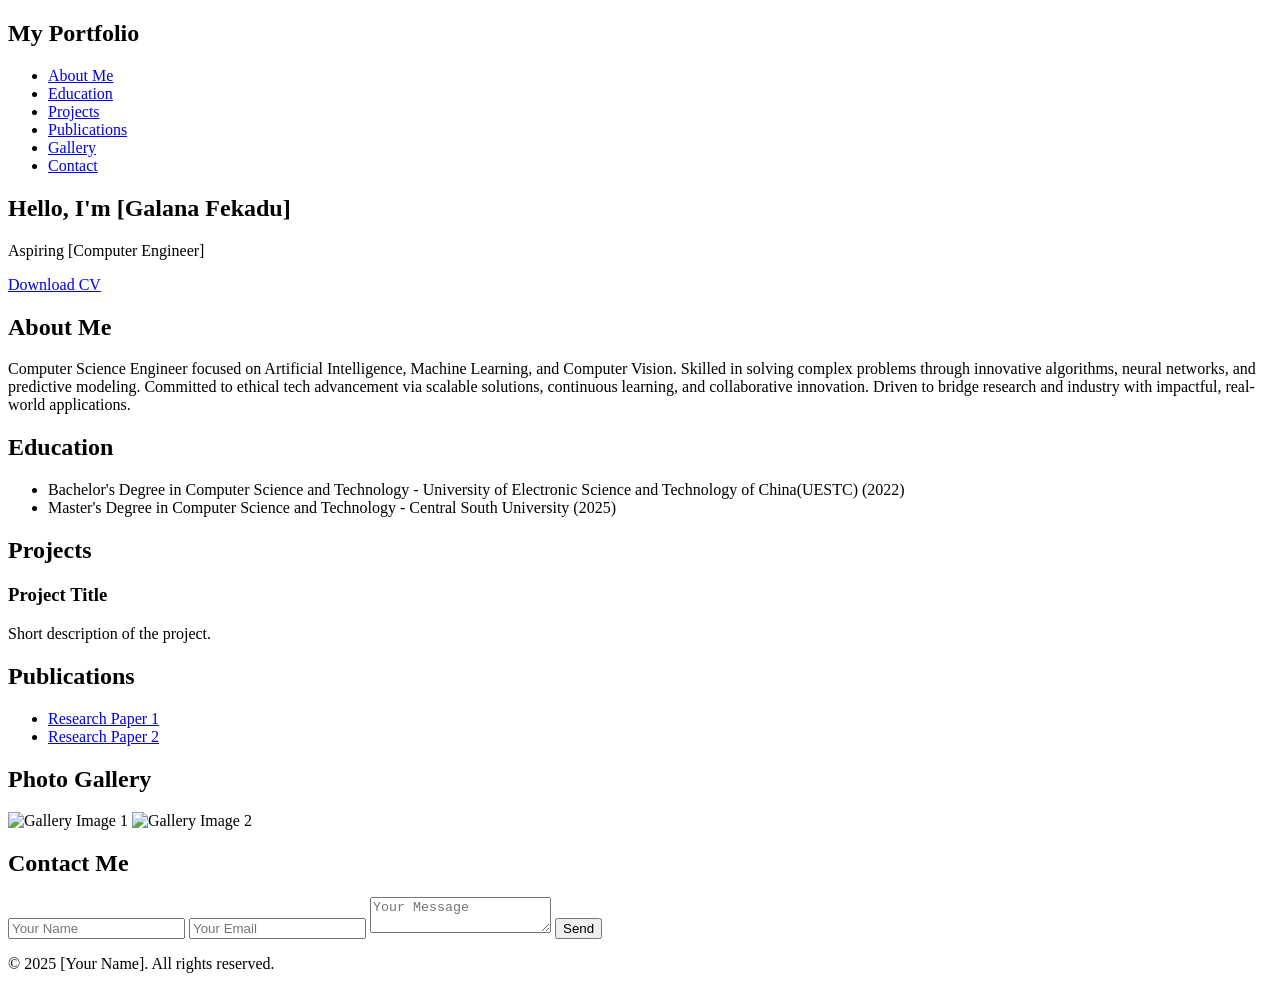
==== index.html @ bb3c05a4 "Create index.html" ====
<!DOCTYPE html>
<html lang="en">
<head>
    <meta charset="UTF-8">
    <meta name="viewport" content="width=device-width, initial-scale=1.0">
    <title>Galana Fekadu</title>
    <link rel="stylesheet" href="style.css">
</head>
<body>
    <!-- Navigation -->
    <header>
        <nav>
            <h1>My Portfolio</h1>
            <ul>
                <li><a href="#about">About Me</a></li>
                <li><a href="#education">Education</a></li>
                <li><a href="#projects">Projects</a></li>
                <li><a href="#publications">Publications</a></li>
                <li><a href="#gallery">Gallery</a></li>
                <li><a href="#contact">Contact</a></li>
            </ul>
        </nav>
    </header>

    <!-- Hero Section -->
    <section id="hero">
        <h2>Hello, I'm [Galana Fekadu]</h2>
        <p>Aspiring [Computer Engineer]</p>
        <a href="cv.pdf" download class="btn">Download CV</a>
    </section>

    <!-- About Me -->
    <section id="about" class="fade-in">
        <h2>About Me</h2>
        <p>Computer Science Engineer focused on Artificial Intelligence, Machine Learning, and Computer Vision. Skilled in solving complex problems through innovative algorithms, neural networks, and predictive modeling. Committed to ethical tech advancement via scalable solutions, continuous learning, and collaborative innovation. Driven to bridge research and industry with impactful, real-world applications.</p>
    </section>

    <!-- Education -->
    <section id="education">
        <h2>Education</h2>
        <ul>
            <li>Bachelor's Degree in Computer Science and Technology - University of Electronic Science and Technology of China(UESTC) (2022)</li>
            <li>Master's Degree in Computer Science and Technology - Central South University (2025)</li>
        </ul>
    </section>

    <!-- Projects -->
    <section id="projects">
        <h2>Projects</h2>
        <div class="project">
            <h3>Project Title</h3>
            <p>Short description of the project.</p>
        </div>
    </section>

    <!-- Publications -->
    <section id="publications">
        <h2>Publications</h2>
        <ul>
            <li><a href="paper1.pdf" target="_blank">Research Paper 1</a></li>
            <li><a href="paper2.pdf" target="_blank">Research Paper 2</a></li>
        </ul>
    </section>

    <!-- Photo Gallery -->
    <section id="gallery">
        <h2>Photo Gallery</h2>
        <div class="gallery-container">
            <img src="images/photo1.jpg" alt="Gallery Image 1">
            <img src="images/photo2.jpg" alt="Gallery Image 2">
        </div>
    </section>

    <!-- Contact -->
    <section id="contact">
        <h2>Contact Me</h2>
        <form>
            <input type="text" placeholder="Your Name" required>
            <input type="email" placeholder="Your Email" required>
            <textarea placeholder="Your Message"></textarea>
            <button type="submit">Send</button>
        </form>
    </section>

    <footer>
        <p>© 2025 [Your Name]. All rights reserved.</p>
    </footer>
<script src="script.js"></script>
</body>
</html>
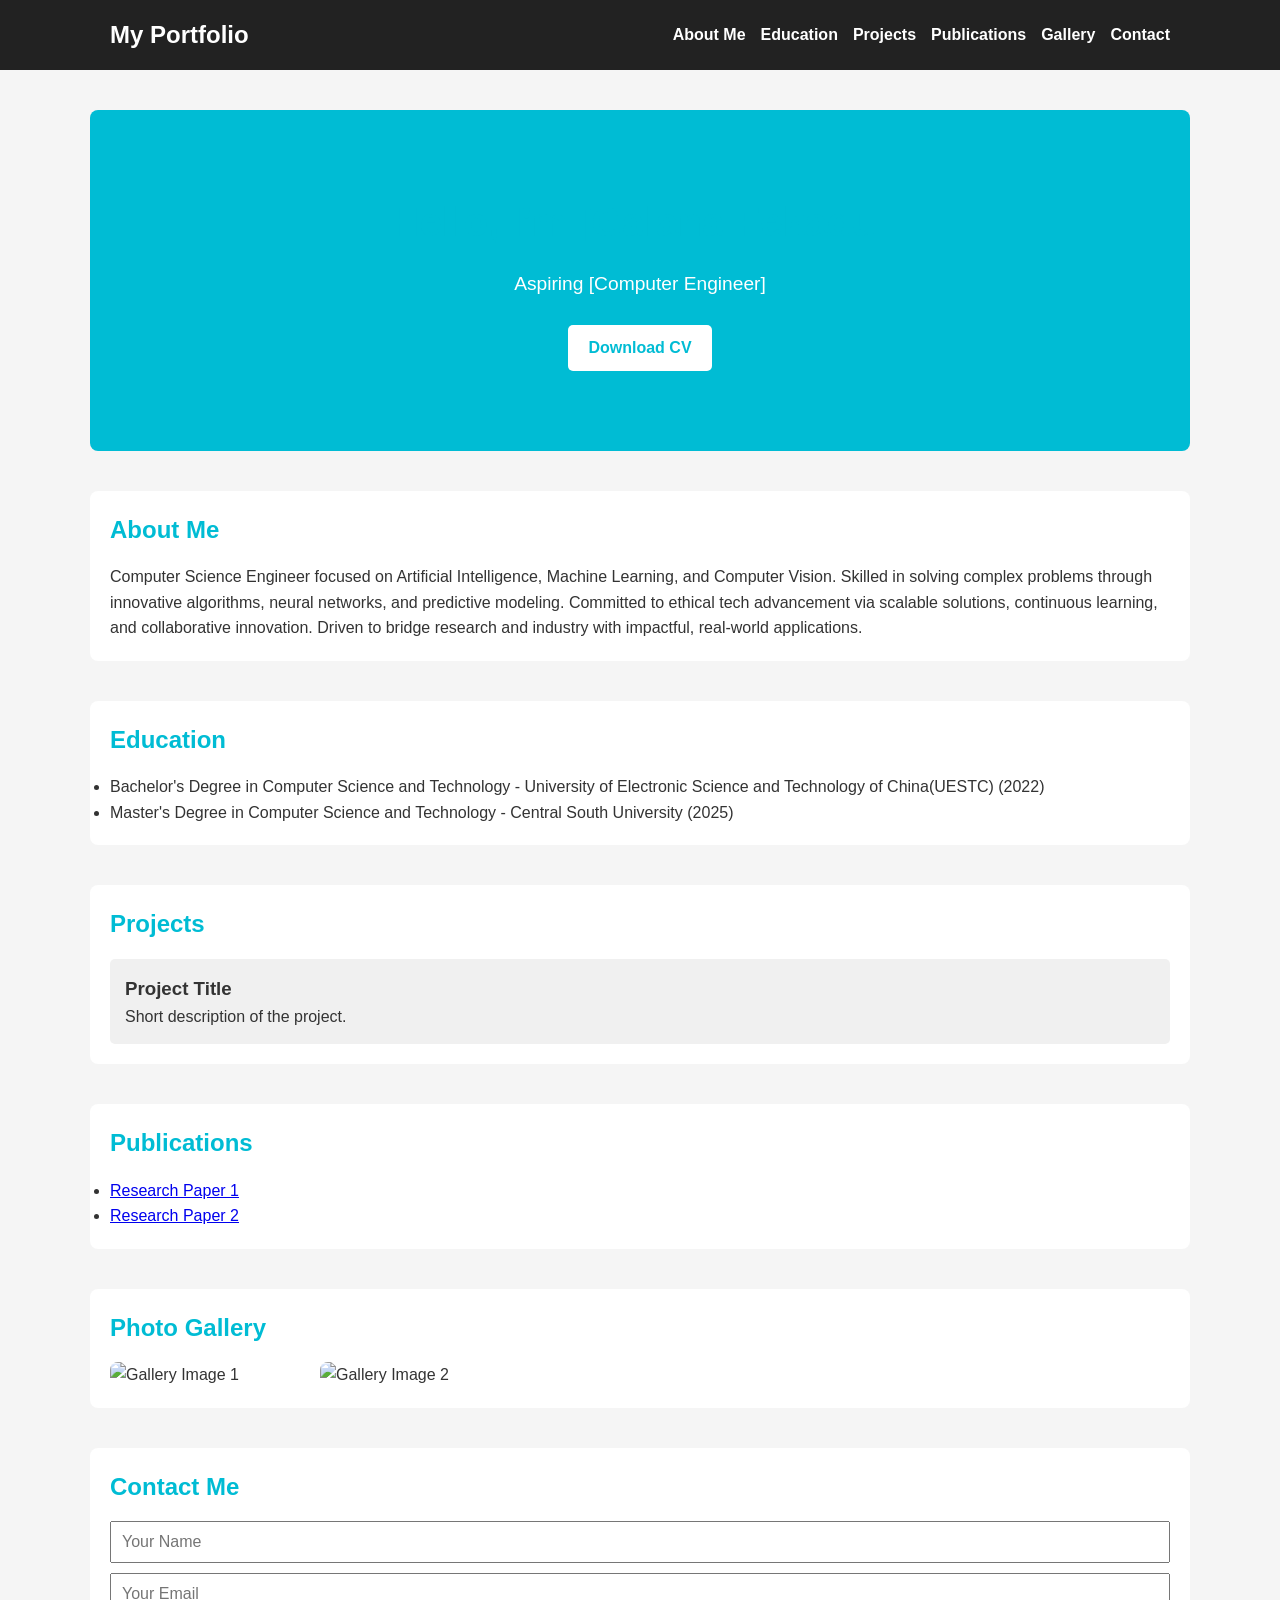
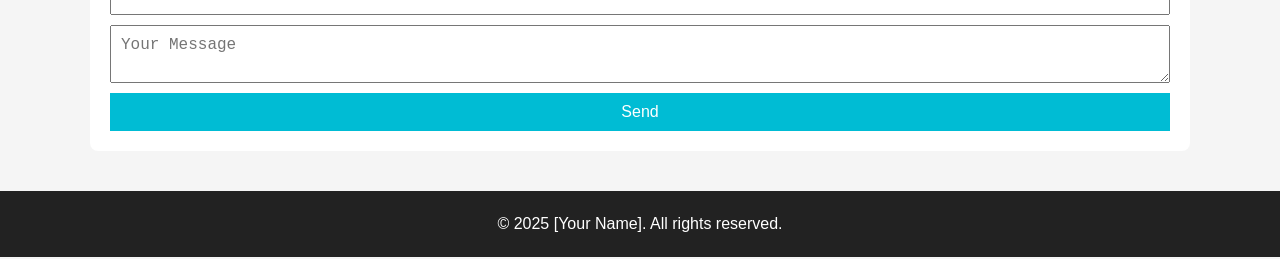
==== commit d8394b8e: "Update index.html" ====
--- a/index.html
+++ b/index.html
@@ -66,8 +66,8 @@
     <section id="gallery">
         <h2>Photo Gallery</h2>
         <div class="gallery-container">
-            <img src="images/photo1.jpg" alt="Gallery Image 1">
-            <img src="images/photo2.jpg" alt="Gallery Image 2">
+            <img src="photo1.jpg" alt="Gallery Image 1">
+            <img src="photo2.jpg" alt="Gallery Image 2">
         </div>
     </section>
 
--- a/style.css
+++ b/style.css
@@ -0,0 +1,183 @@
+/* ===== Global Styles ===== */
+* {
+    margin: 0;
+    padding: 0;
+    box-sizing: border-box;
+}
+
+body {
+    font-family: Arial, sans-serif;
+    line-height: 1.6;
+    color: #333;
+    background: #f5f5f5;
+}
+
+/* ===== Navigation ===== */
+header {
+    background: #222;
+    color: #fff;
+    padding: 1rem 0;
+}
+
+header nav {
+    max-width: 1100px;
+    margin: auto;
+    display: flex;
+    justify-content: space-between;
+    align-items: center;
+    padding: 0 20px;
+}
+
+header nav ul {
+    list-style: none;
+    display: flex;
+    gap: 15px;
+}
+
+header nav a {
+    color: #fff;
+    text-decoration: none;
+    font-weight: bold;
+}
+
+header nav a:hover {
+    color: #00bcd4;
+}
+
+/* ===== Hero Section ===== */
+#hero {
+    background: #00bcd4;
+    color: white;
+    text-align: center;
+    padding: 80px 20px;
+}
+
+#hero h2 {
+    font-size: 2.5rem;
+}
+
+#hero p {
+    font-size: 1.2rem;
+    margin: 10px 0;
+}
+
+.btn {
+    display: inline-block;
+    background: white;
+    color: #00bcd4;
+    padding: 10px 20px;
+    border-radius: 5px;
+    text-decoration: none;
+    font-weight: bold;
+    margin-top: 15px;
+}
+
+.btn:hover {
+    background: #f1f1f1;
+}
+
+/* ===== Sections ===== */
+section {
+    max-width: 1100px;
+    margin: 40px auto;
+    padding: 20px;
+    background: white;
+    border-radius: 8px;
+}
+
+section h2 {
+    color: #00bcd4;
+    margin-bottom: 15px;
+}
+
+/* ===== Projects ===== */
+.project {
+    background: #f0f0f0;
+    padding: 15px;
+    margin-top: 10px;
+    border-radius: 5px;
+}
+
+/* ===== Gallery ===== */
+.gallery-container {
+    display: flex;
+    gap: 10px;
+    flex-wrap: wrap;
+}
+
+.gallery-container img {
+    width: 200px;
+    height: auto;
+    border-radius: 8px;
+    transition: transform 0.3s;
+}
+
+.gallery-container img:hover {
+    transform: scale(1.05);
+}
+
+/* ===== Contact Form ===== */
+form {
+    display: flex;
+    flex-direction: column;
+    gap: 10px;
+}
+
+form input, form textarea, form button {
+    padding: 10px;
+    font-size: 1rem;
+}
+
+form button {
+    background: #00bcd4;
+    color: white;
+    border: none;
+    cursor: pointer;
+}
+
+form button:hover {
+    background: #0097a7;
+}
+
+/* ===== Footer ===== */
+footer {
+    text-align: center;
+    padding: 20px;
+    background: #222;
+    color: white;
+    margin-top: 40px;
+}
+/* ===== Fade-in Animation ===== */
+.fade-in {
+    opacity: 0;
+    transform: translateY(20px);
+    transition: opacity 0.6s ease-out, transform 0.6s ease-out;
+}
+
+.fade-in.appear {
+    opacity: 1;
+    transform: translateY(0px);
+}
+
+/* ===== Lightbox ===== */
+#lightbox {
+    position: fixed;
+    top: 0;
+    left: 0;
+    width: 100%;
+    height: 100%;
+    background: rgba(0, 0, 0, 0.9);
+    display: none;
+    justify-content: center;
+    align-items: center;
+    z-index: 1000;
+}
+
+#lightbox.active {
+    display: flex;
+}
+
+#lightbox img {
+    max-width: 90%;
+    max-height: 90%;
+}
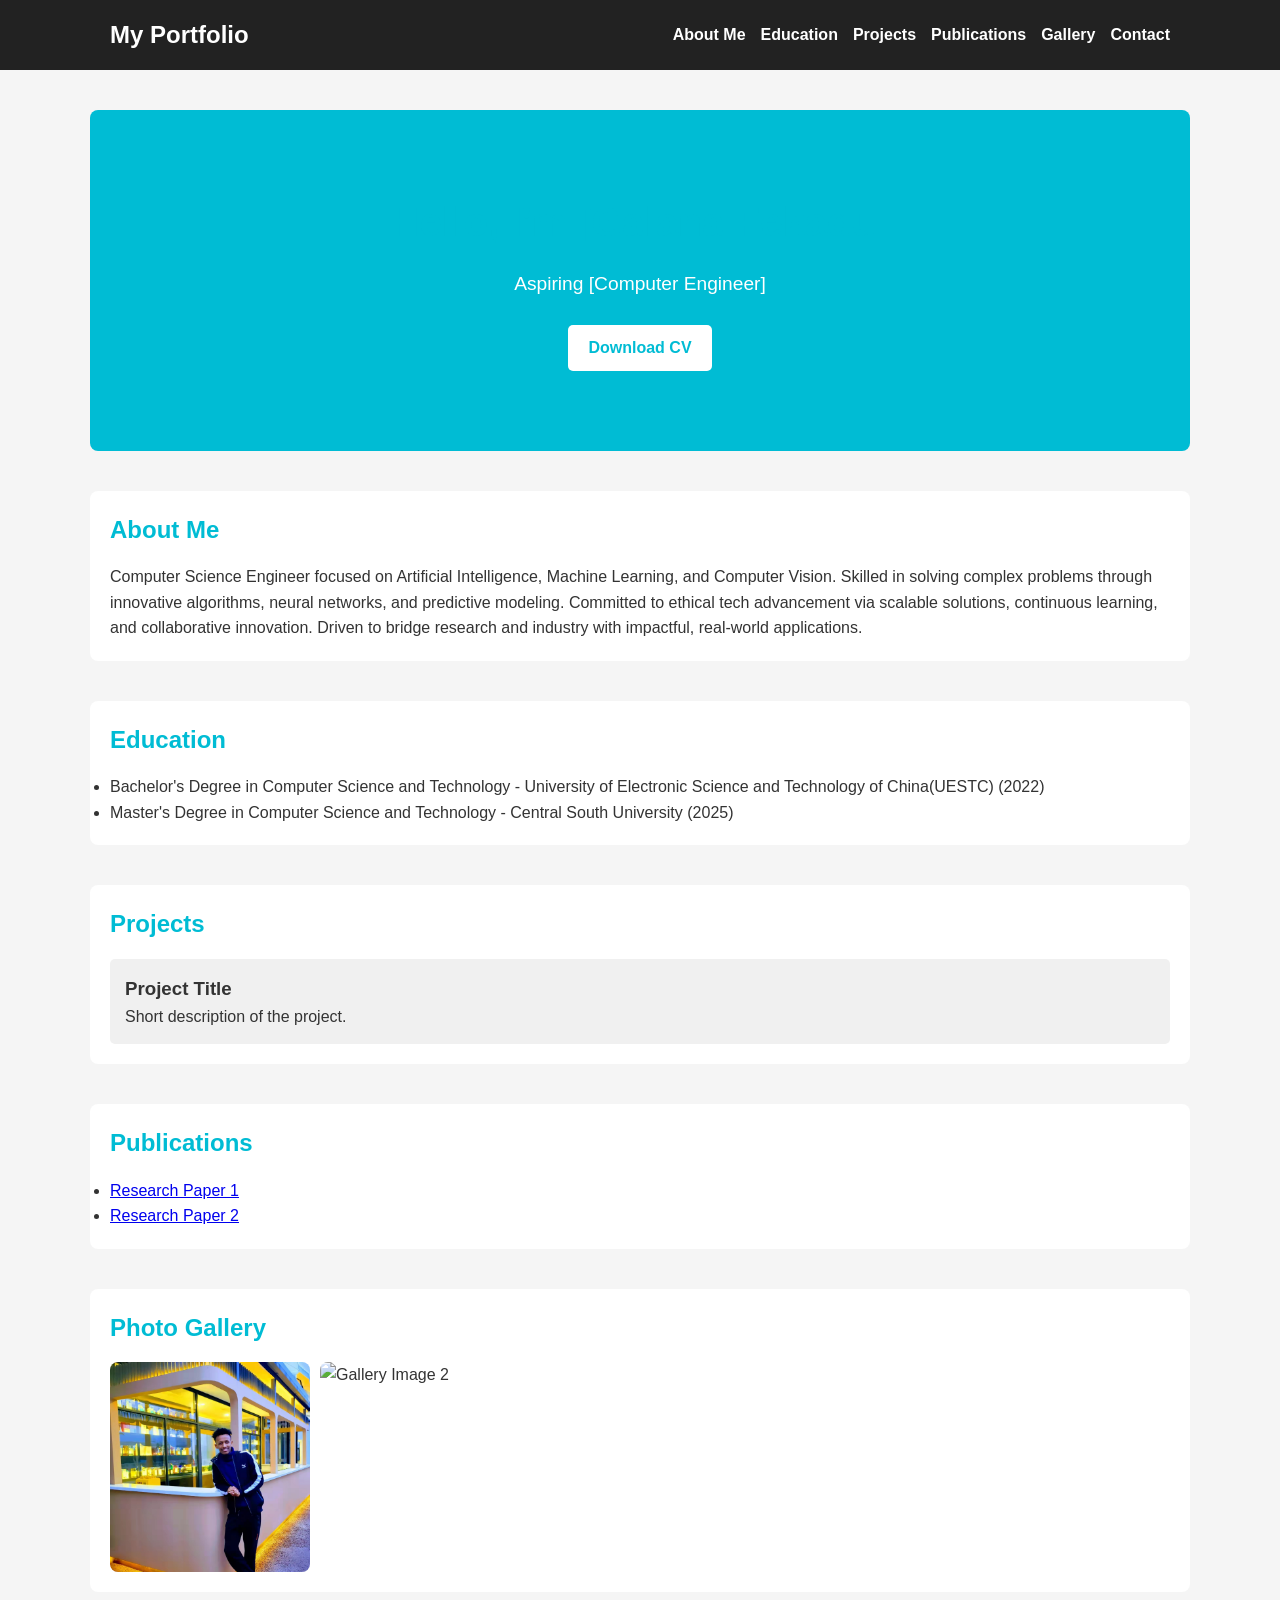
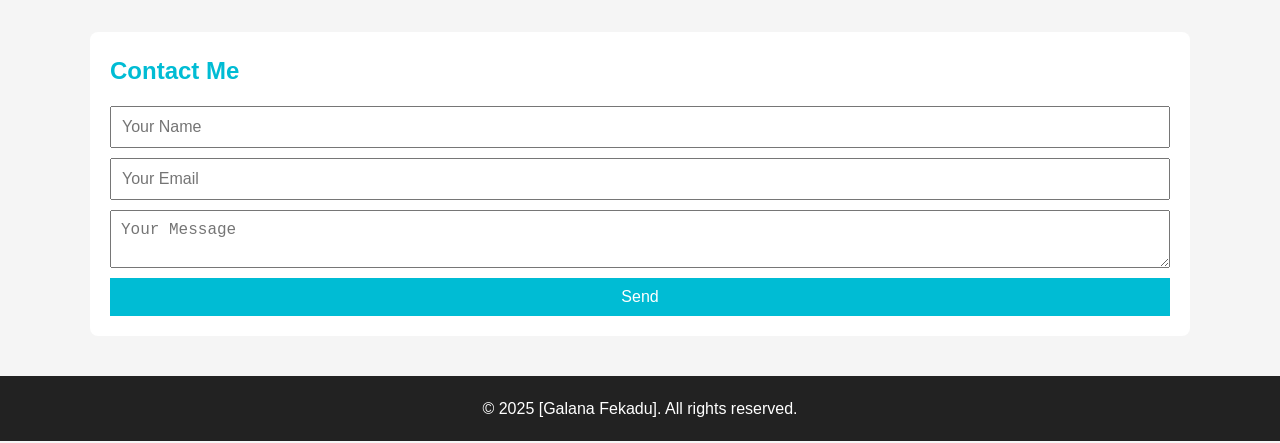
==== commit 2d444ddb: "Update index.html" ====
--- a/index.html
+++ b/index.html
@@ -83,7 +83,7 @@
     </section>
 
     <footer>
-        <p>© 2025 [Your Name]. All rights reserved.</p>
+        <p>© 2025 [Galana Fekadu]. All rights reserved.</p>
     </footer>
 <script src="script.js"></script>
 </body>
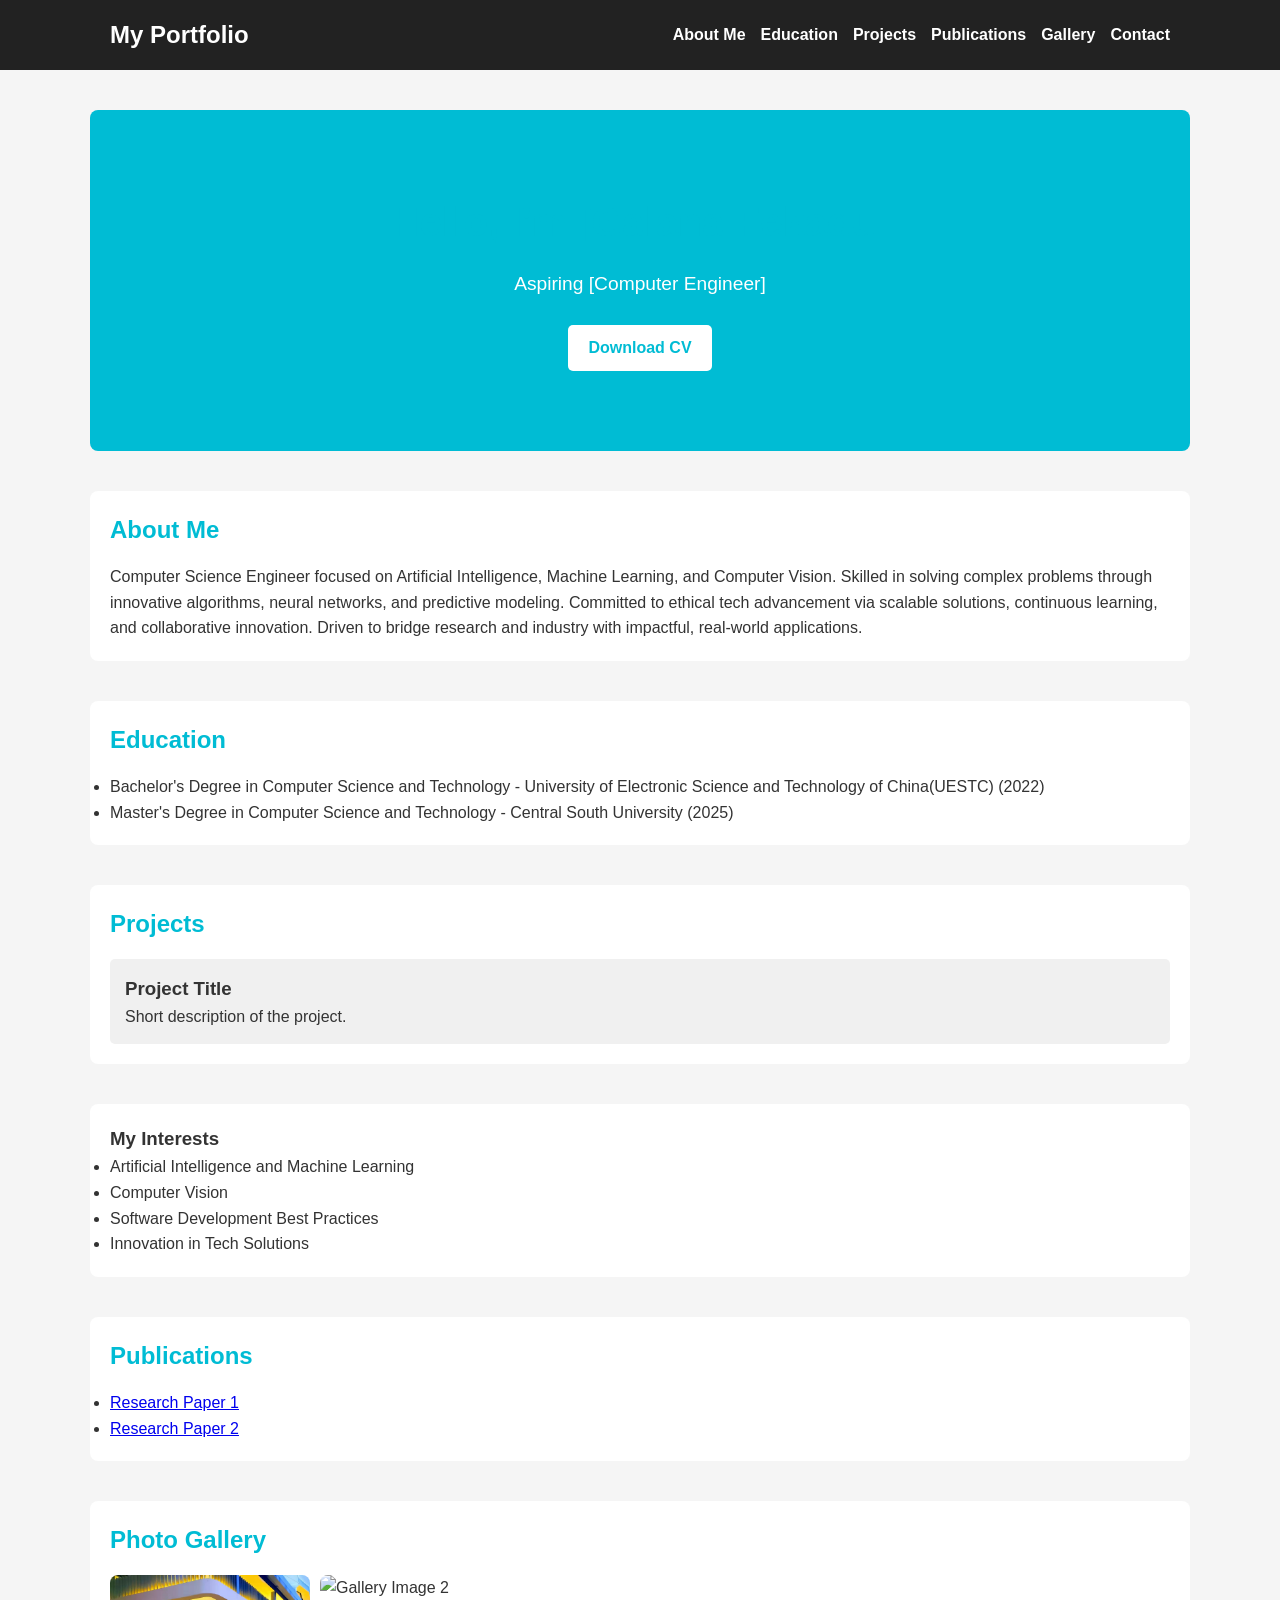
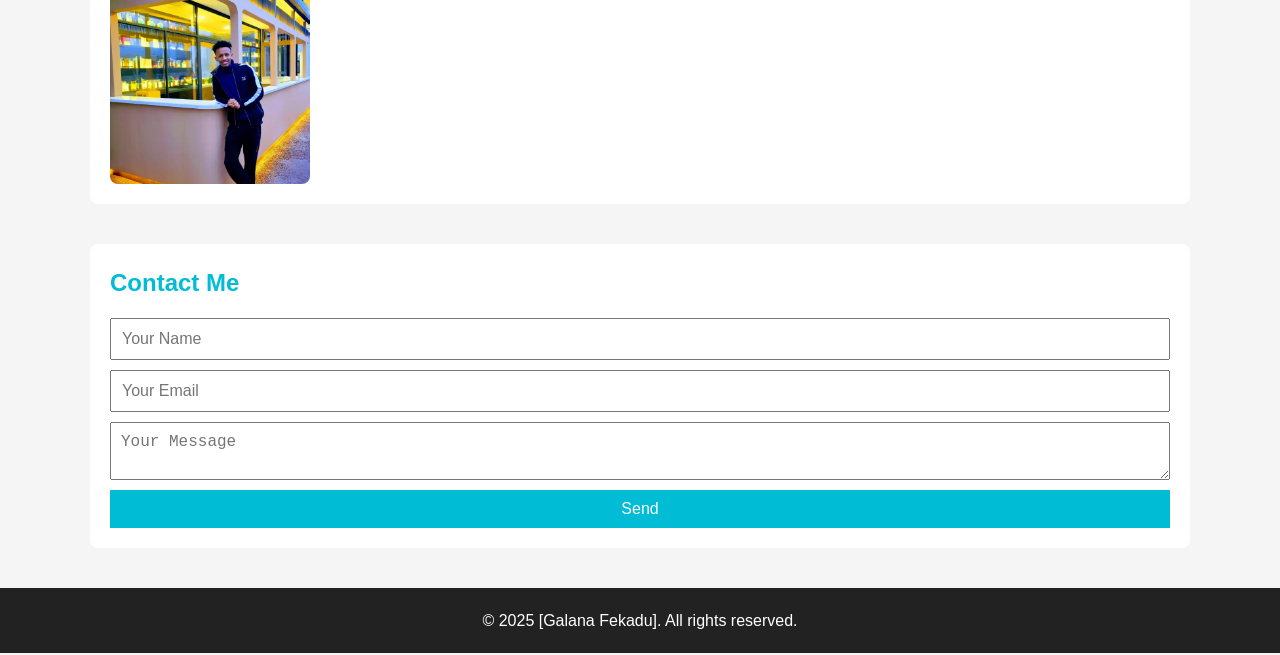
==== commit 4f4cb0c9: "Update index.html" ====
--- a/index.html
+++ b/index.html
@@ -52,6 +52,17 @@
             <p>Short description of the project.</p>
         </div>
     </section>
+    
+    <section class="interests">
+            <h3>My Interests</h3>
+            <!-- Add your interests here as a list or paragraphs -->
+            <ul>
+                <li>Artificial Intelligence and Machine Learning</li>
+                <li>Computer Vision</li>
+                <li>Software Development Best Practices</li>
+                <li>Innovation in Tech Solutions</li>
+            </ul>
+        </section>
 
     <!-- Publications -->
     <section id="publications">
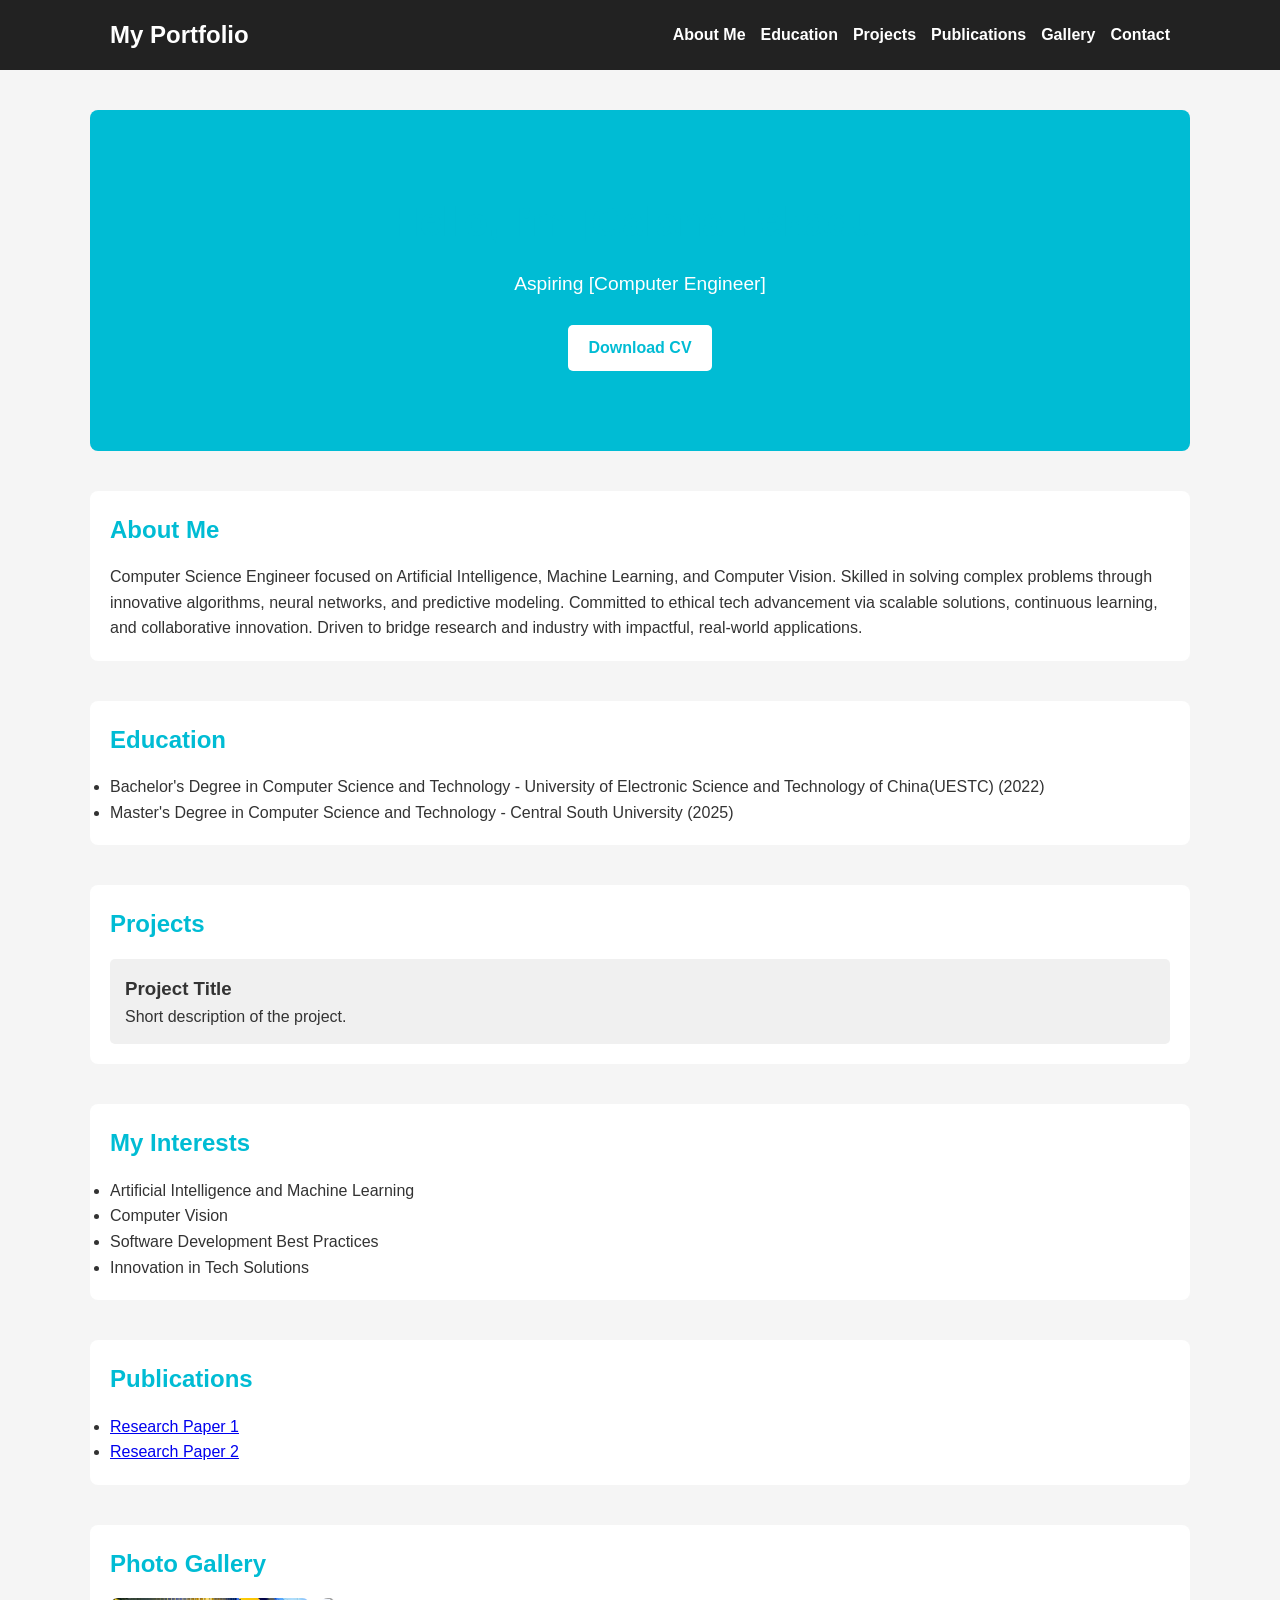
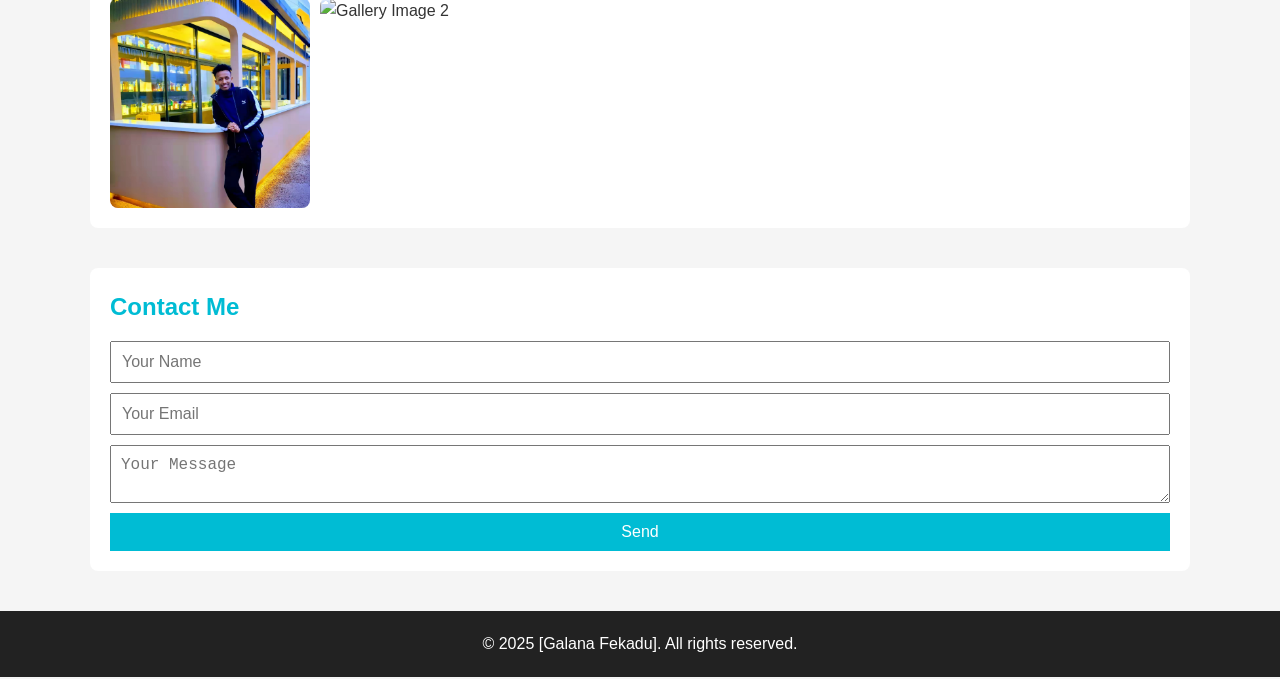
==== commit e535d020: "Update index.html" ====
--- a/index.html
+++ b/index.html
@@ -52,9 +52,10 @@
             <p>Short description of the project.</p>
         </div>
     </section>
-    
+
+    <!-- Research Interest -->
     <section class="interests">
-            <h3>My Interests</h3>
+            <h2>My Interests</h2>
             <!-- Add your interests here as a list or paragraphs -->
             <ul>
                 <li>Artificial Intelligence and Machine Learning</li>
@@ -62,7 +63,7 @@
                 <li>Software Development Best Practices</li>
                 <li>Innovation in Tech Solutions</li>
             </ul>
-        </section>
+    </section>
 
     <!-- Publications -->
     <section id="publications">
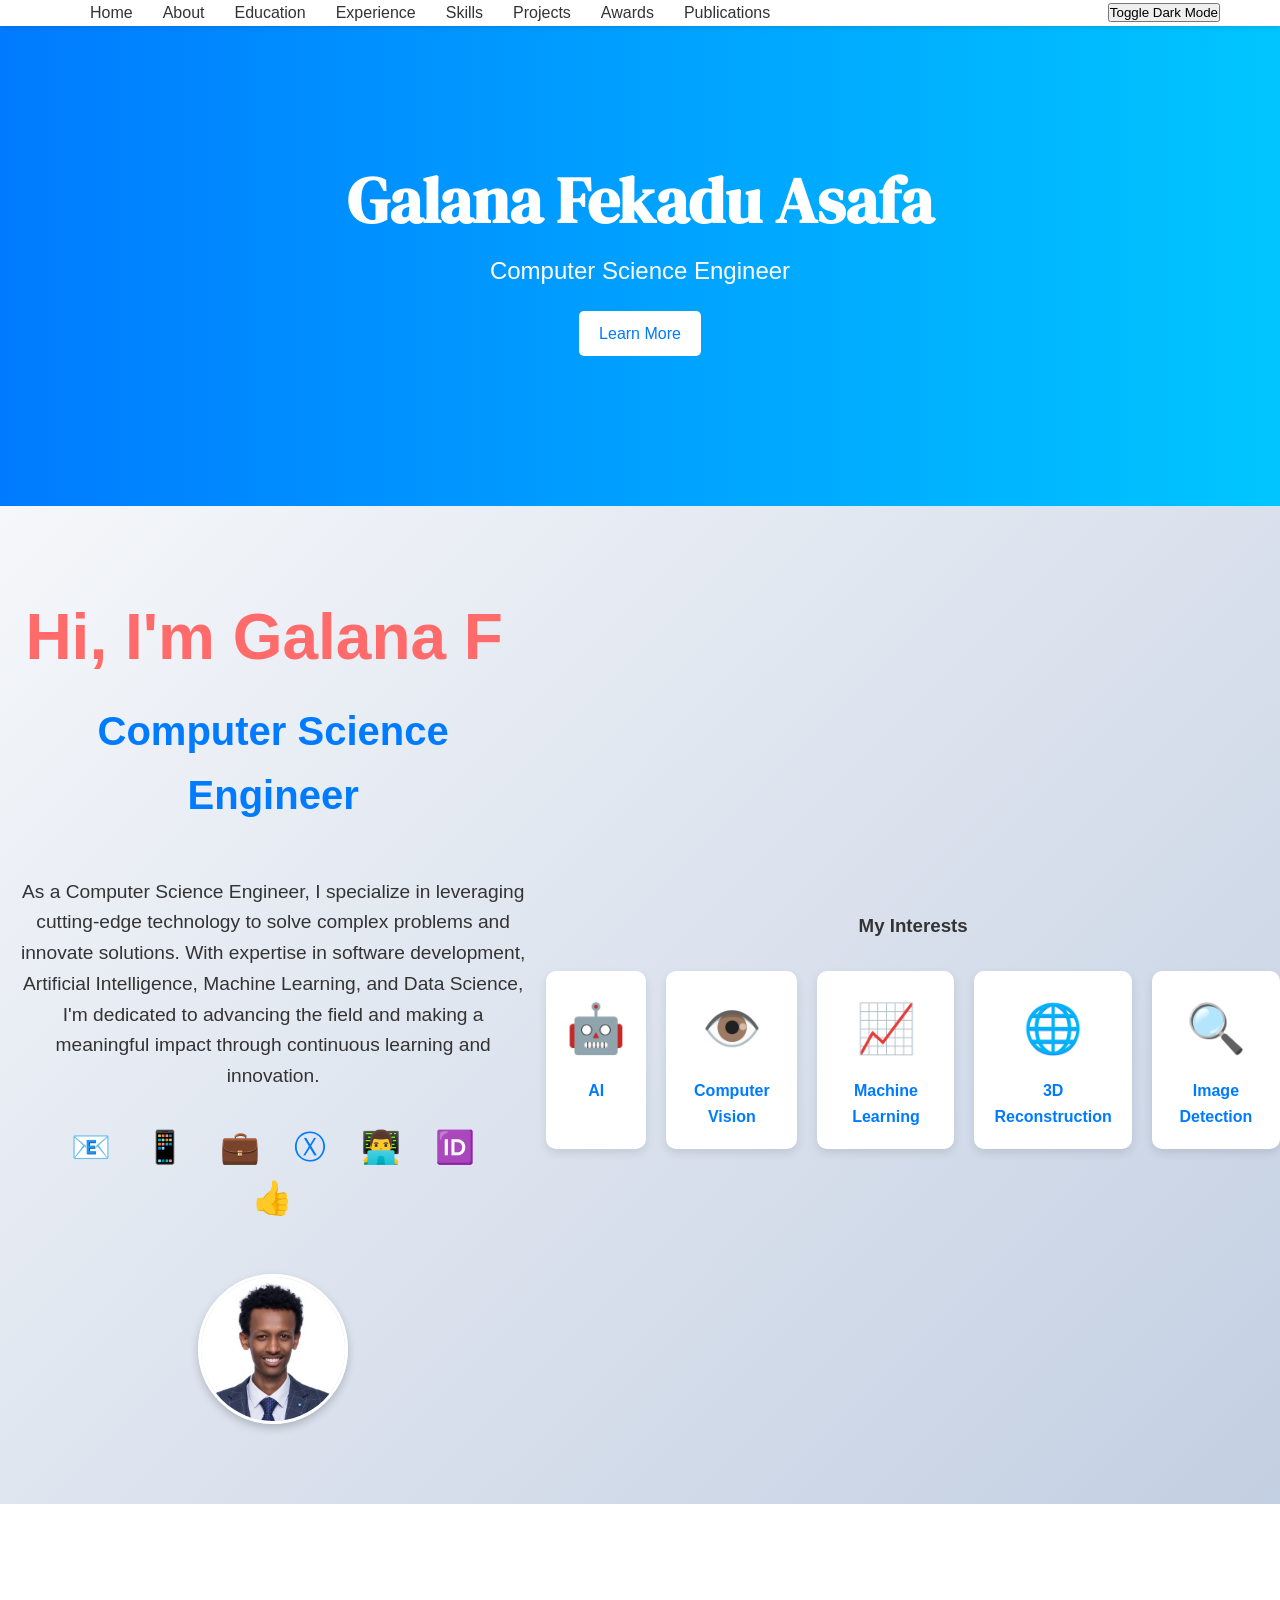
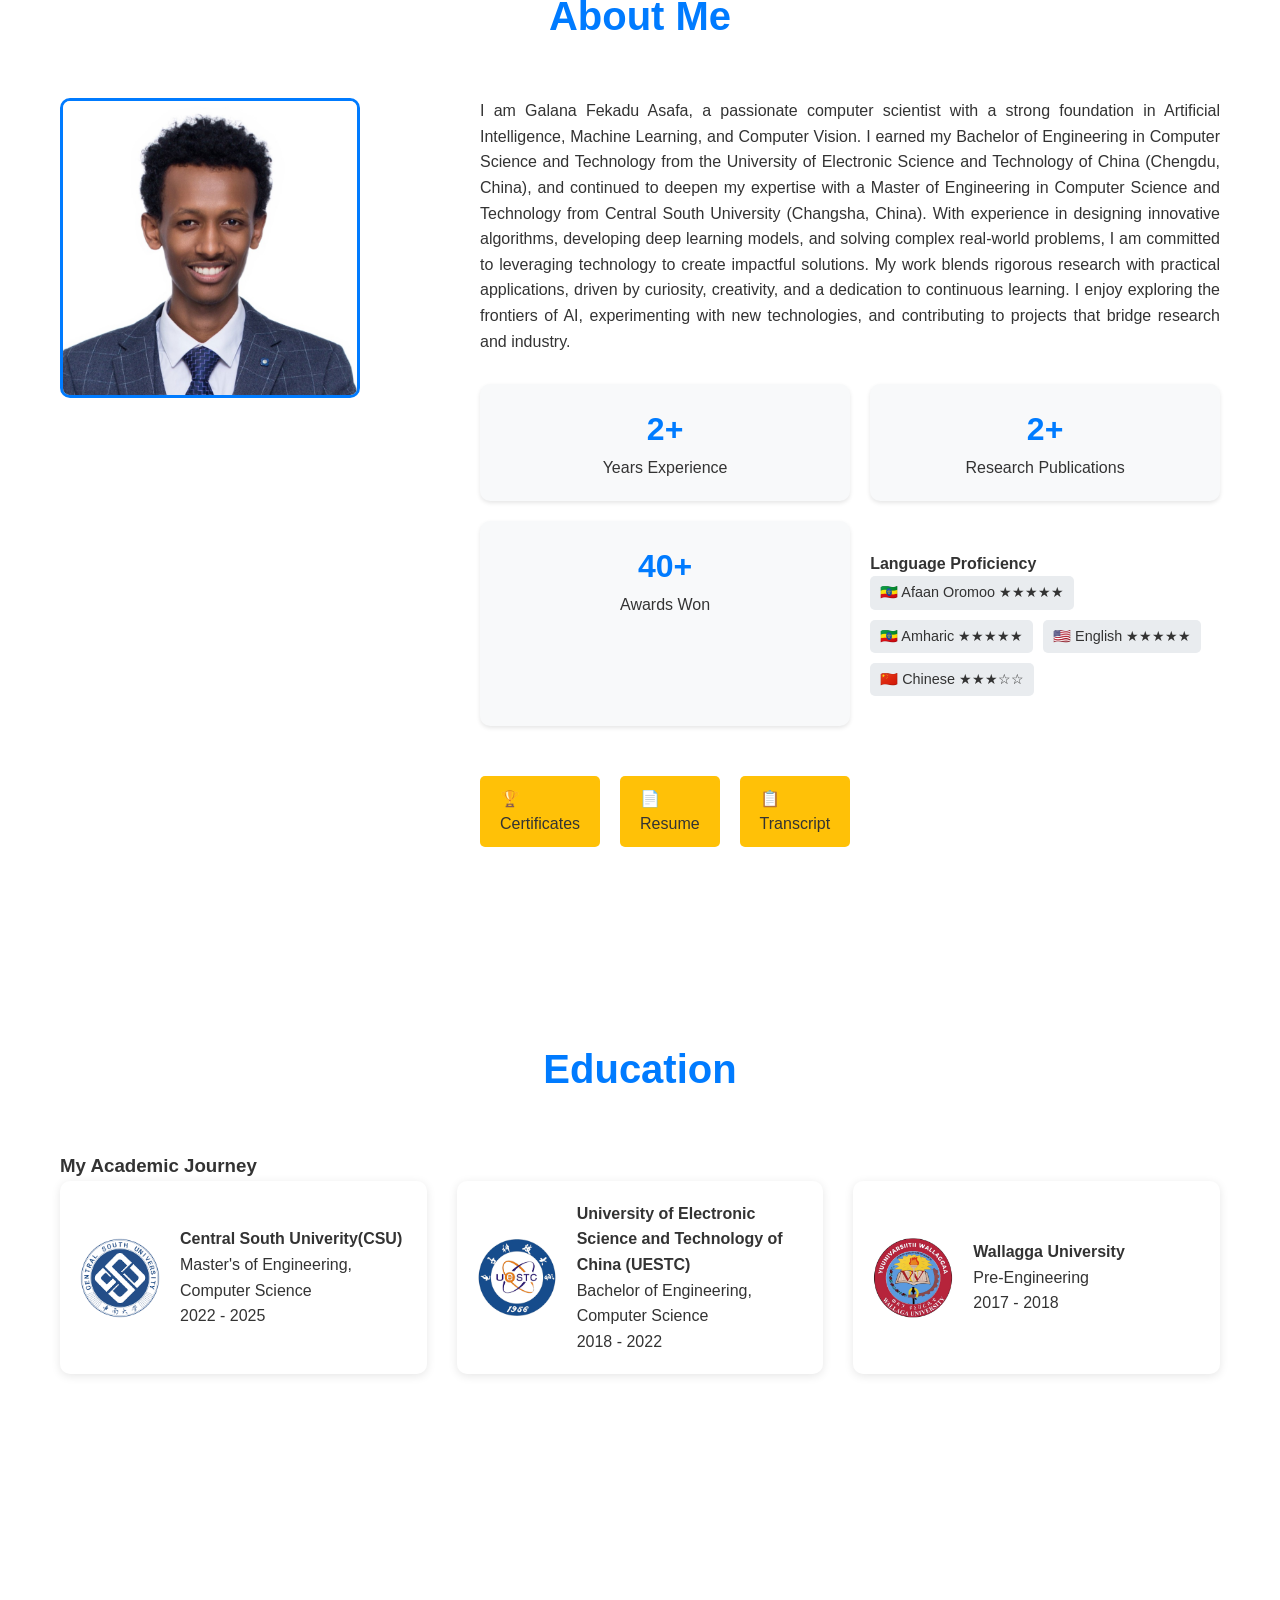
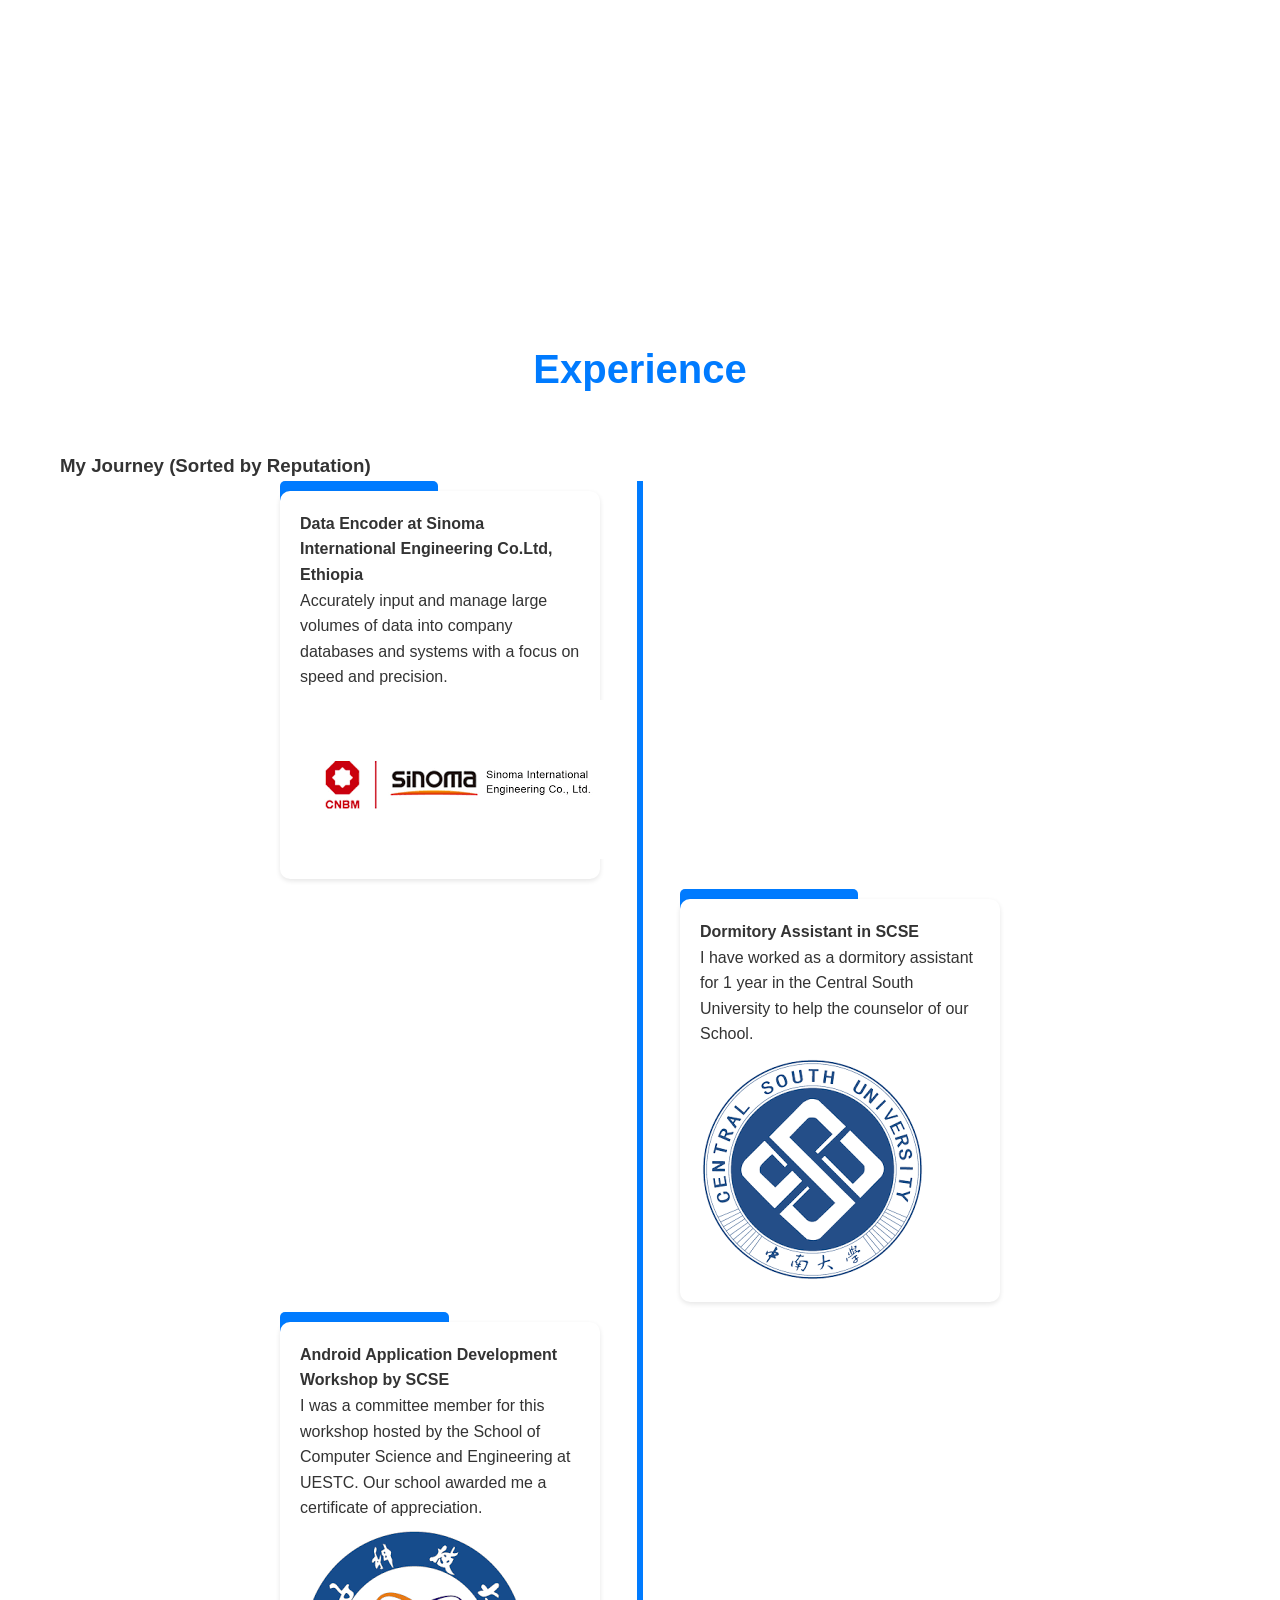
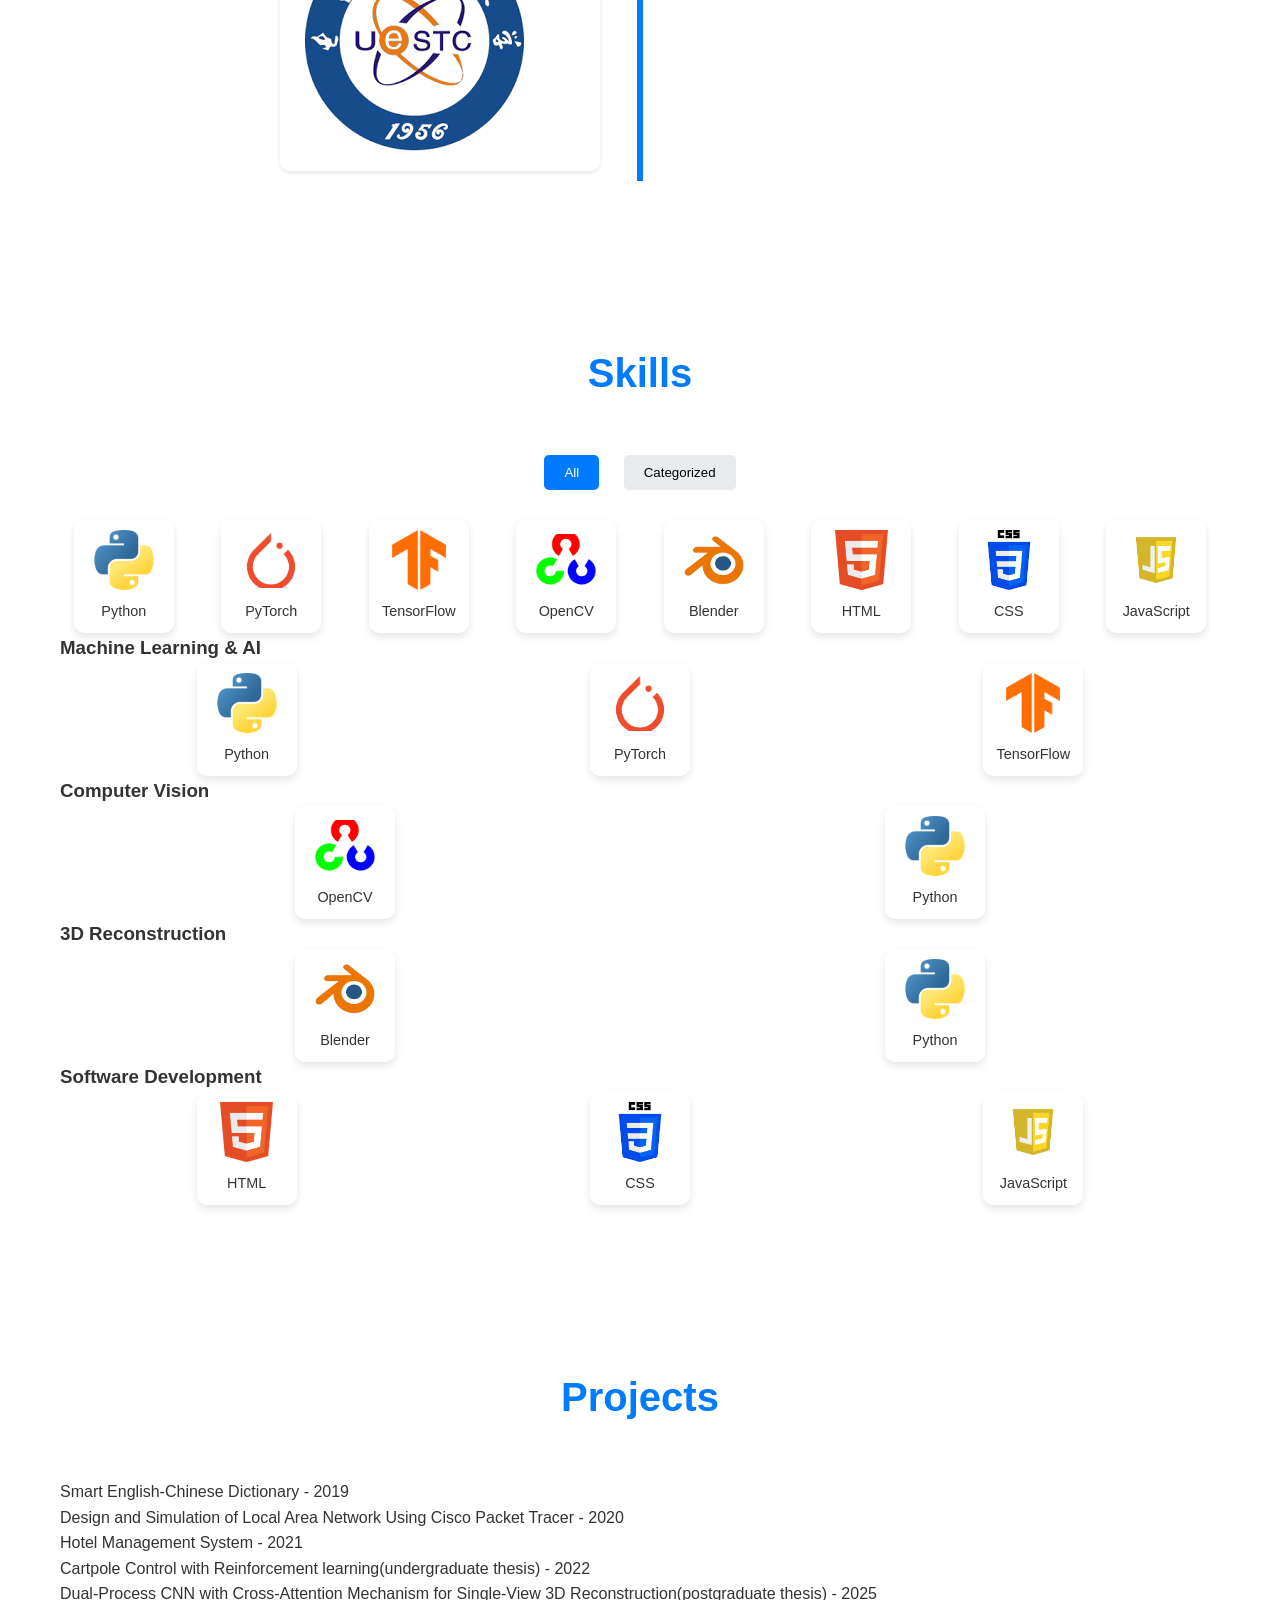
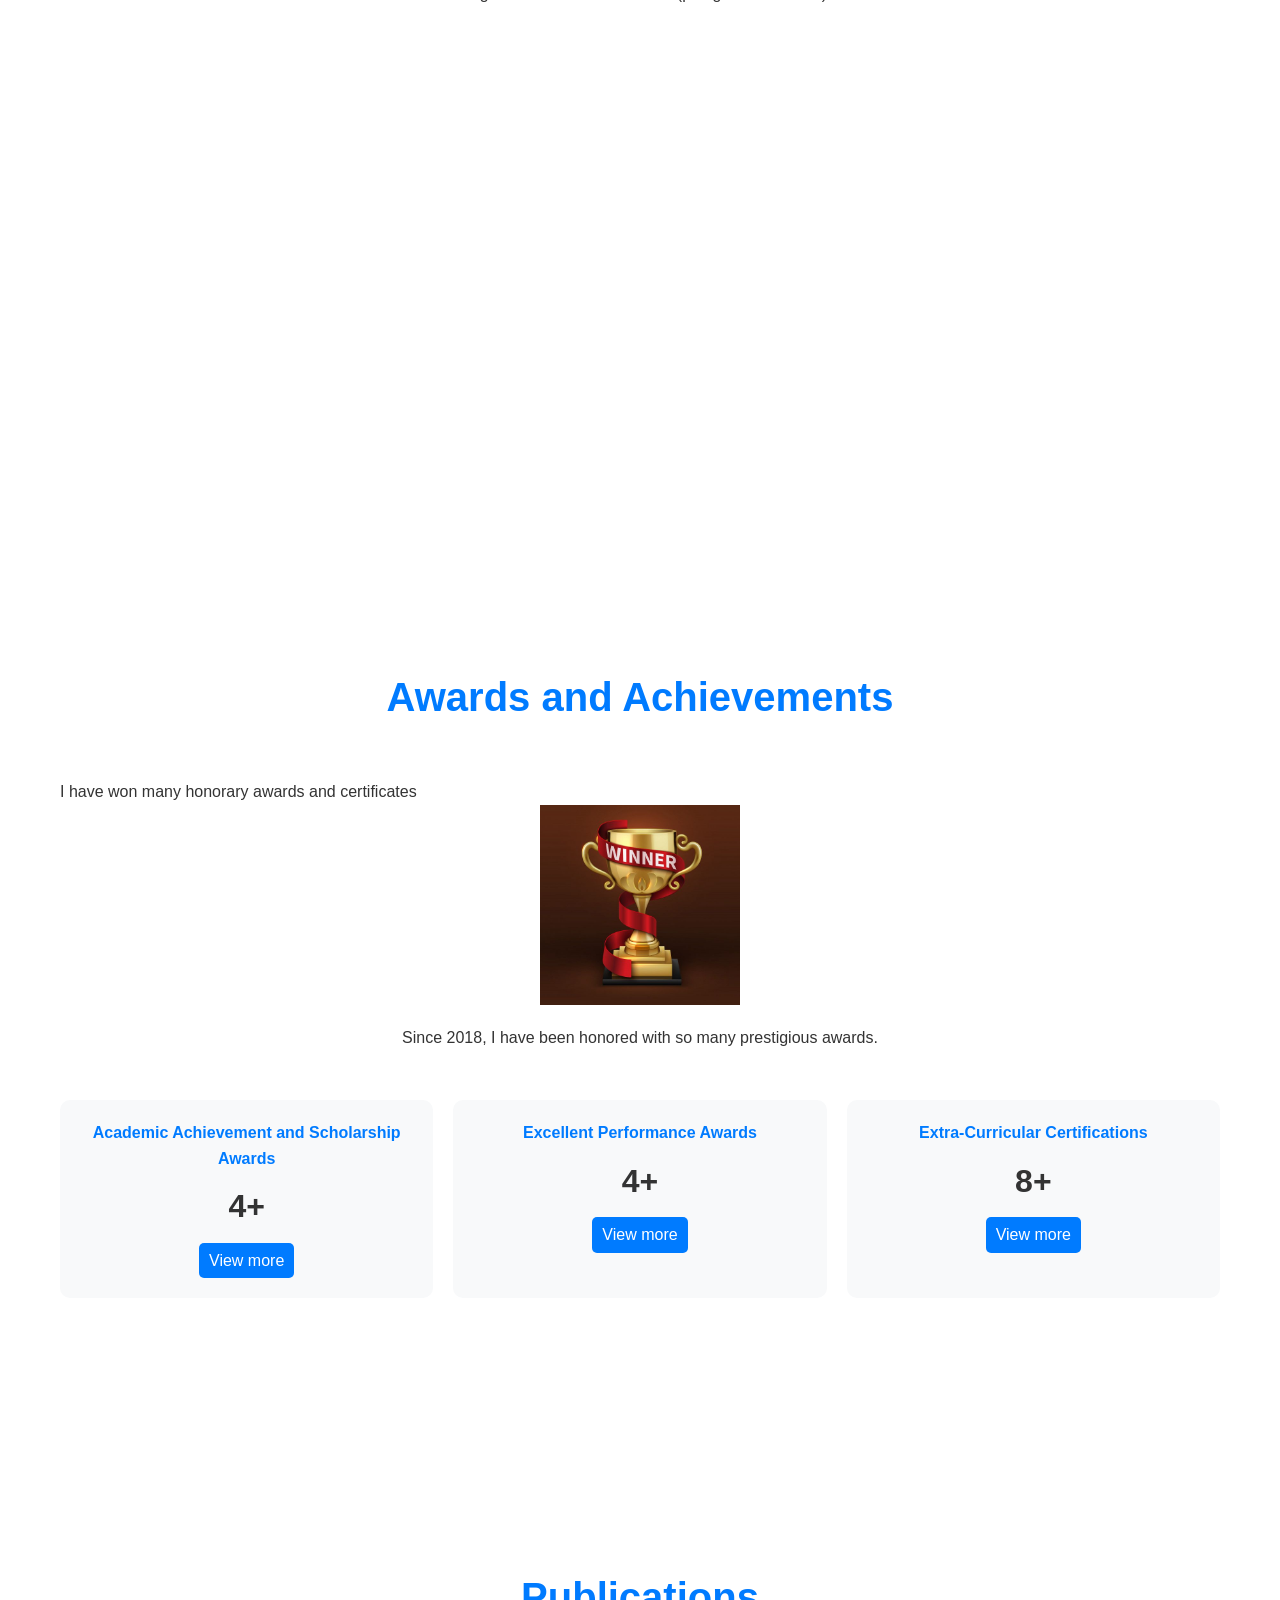
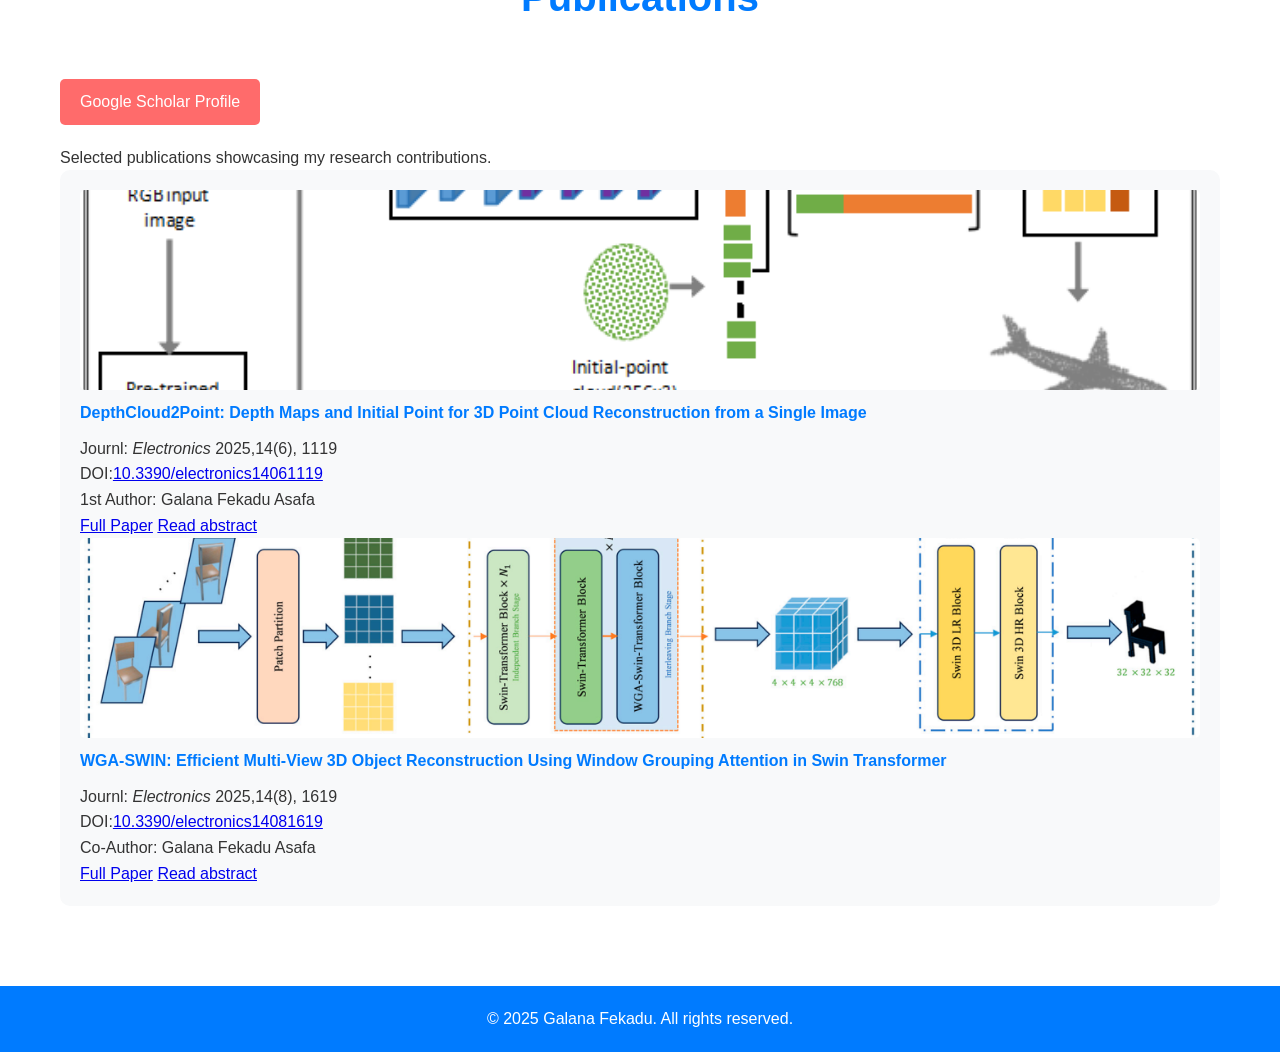
==== commit 61b995df: "Add files via upload" ====
--- a/index.html
+++ b/index.html
@@ -1,102 +1,489 @@
-<!DOCTYPE html>
+<script type="text/javascript">
+        var gk_isXlsx = false;
+        var gk_xlsxFileLookup = {};
+        var gk_fileData = {};
+        function filledCell(cell) {
+          return cell !== '' && cell != null;
+        }
+        function loadFileData(filename) {
+        if (gk_isXlsx && gk_xlsxFileLookup[filename]) {
+            try {
+                var workbook = XLSX.read(gk_fileData[filename], { type: 'base64' });
+                var firstSheetName = workbook.SheetNames[0];
+                var worksheet = workbook.Sheets[firstSheetName];
+
+                // Convert sheet to JSON to filter blank rows
+                var jsonData = XLSX.utils.sheet_to_json(worksheet, { header: 1, blankrows: false, defval: '' });
+                // Filter out blank rows (rows where all cells are empty, null, or undefined)
+                var filteredData = jsonData.filter(row => row.some(filledCell));
+
+                // Heuristic to find the header row by ignoring rows with fewer filled cells than the next row
+                var headerRowIndex = filteredData.findIndex((row, index) =>
+                  row.filter(filledCell).length >= filteredData[index + 1]?.filter(filledCell).length
+                );
+                // Fallback
+                if (headerRowIndex === -1 || headerRowIndex > 25) {
+                  headerRowIndex = 0;
+                }
+
+                // Convert filtered JSON back to CSV
+                var csv = XLSX.utils.aoa_to_sheet(filteredData.slice(headerRowIndex)); // Create a new sheet from filtered array of arrays
+                csv = XLSX.utils.sheet_to_csv(csv, { header: 1 });
+                return csv;
+            } catch (e) {
+                console.error(e);
+                return "";
+            }
+        }
+        return gk_fileData[filename] || "";
+        }
+        </script><!DOCTYPE html>
 <html lang="en">
 <head>
     <meta charset="UTF-8">
     <meta name="viewport" content="width=device-width, initial-scale=1.0">
-    <title>Galana Fekadu</title>
-    <link rel="stylesheet" href="style.css">
+    <title>I'm Galana Fekadu Asafa - Computer Science Engineer</title>
+    <link href="https://fonts.googleapis.com/css2?family=DM+Serif+Display&family=Arial&display=swap" rel="stylesheet">
+    <link rel="stylesheet" href="styles.css">
 </head>
 <body>
-    <!-- Navigation -->
-    <header>
-        <nav>
-            <h1>My Portfolio</h1>
-            <ul>
-                <li><a href="#about">About Me</a></li>
-                <li><a href="#education">Education</a></li>
-                <li><a href="#projects">Projects</a></li>
-                <li><a href="#publications">Publications</a></li>
-                <li><a href="#gallery">Gallery</a></li>
-                <li><a href="#contact">Contact</a></li>
+    <header class="hero">
+        <div class="hero-content">
+            <h1 class="hero-title">Galana Fekadu Asafa</h1>
+            <p class="hero-subtitle">Computer Science Engineer</p>
+            <a href="#about" class="hero-btn">Learn More</a>
+        </div>
+    </header>
+
+    <nav class="navbar">
+        <div class="nav-container">
+            <ul class="nav-menu">
+                <li class="nav-item"><a href="#home" class="nav-link">Home</a></li>
+                <li class="nav-item"><a href="#about" class="nav-link">About</a></li>
+                <li class="nav-item"><a href="#education" class="nav-link">Education</a></li>
+                <li class="nav-item"><a href="#experience" class="nav-link">Experience</a></li>
+                <li class="nav-item"><a href="#skills" class="nav-link">Skills</a></li>
+                <li class="nav-item"><a href="#projects" class="nav-link">Projects</a></li>
+                <li class="nav-item"><a href="#awards" class="nav-link">Awards</a></li>
+                <li class="nav-item"><a href="#publications" class="nav-link">Publications</a></li>
             </ul>
-        </nav>
-    </header>
-
-    <!-- Hero Section -->
-    <section id="hero">
-        <h2>Hello, I'm [Galana Fekadu]</h2>
-        <p>Aspiring [Computer Engineer]</p>
-        <a href="cv.pdf" download class="btn">Download CV</a>
-    </section>
-
-    <!-- About Me -->
-    <section id="about" class="fade-in">
-        <h2>About Me</h2>
-        <p>Computer Science Engineer focused on Artificial Intelligence, Machine Learning, and Computer Vision. Skilled in solving complex problems through innovative algorithms, neural networks, and predictive modeling. Committed to ethical tech advancement via scalable solutions, continuous learning, and collaborative innovation. Driven to bridge research and industry with impactful, real-world applications.</p>
-    </section>
-
-    <!-- Education -->
-    <section id="education">
-        <h2>Education</h2>
-        <ul>
-            <li>Bachelor's Degree in Computer Science and Technology - University of Electronic Science and Technology of China(UESTC) (2022)</li>
-            <li>Master's Degree in Computer Science and Technology - Central South University (2025)</li>
-        </ul>
-    </section>
-
-    <!-- Projects -->
-    <section id="projects">
-        <h2>Projects</h2>
-        <div class="project">
-            <h3>Project Title</h3>
-            <p>Short description of the project.</p>
-        </div>
-    </section>
-
-    <!-- Research Interest -->
-    <section class="interests">
-            <h2>My Interests</h2>
-            <!-- Add your interests here as a list or paragraphs -->
-            <ul>
-                <li>Artificial Intelligence and Machine Learning</li>
-                <li>Computer Vision</li>
-                <li>Software Development Best Practices</li>
-                <li>Innovation in Tech Solutions</li>
-            </ul>
-    </section>
-
-    <!-- Publications -->
-    <section id="publications">
-        <h2>Publications</h2>
-        <ul>
-            <li><a href="paper1.pdf" target="_blank">Research Paper 1</a></li>
-            <li><a href="paper2.pdf" target="_blank">Research Paper 2</a></li>
-        </ul>
-    </section>
-
-    <!-- Photo Gallery -->
-    <section id="gallery">
-        <h2>Photo Gallery</h2>
-        <div class="gallery-container">
-            <img src="photo1.jpg" alt="Gallery Image 1">
-            <img src="photo2.jpg" alt="Gallery Image 2">
-        </div>
-    </section>
-
-    <!-- Contact -->
-    <section id="contact">
-        <h2>Contact Me</h2>
-        <form>
-            <input type="text" placeholder="Your Name" required>
-            <input type="email" placeholder="Your Email" required>
-            <textarea placeholder="Your Message"></textarea>
-            <button type="submit">Send</button>
-        </form>
+            <div class="nav-toggle" id="mobile-menu">
+                <span class="bar"></span>
+                <span class="bar"></span>
+                <span class="bar"></span>
+            </div>
+            <div class="dark-mode-toggle">
+                <button id="dark-mode-btn">Toggle Dark Mode</button>
+            </div>
+        </div>
+    </nav>
+
+    <section id="home" class="section home fade-in">
+        <div class="container">
+             <h1 class="home-title"><span id="typed-text"></span><span id="cursor">|</span></h1>
+            <h2 class="home-subtitle">Computer Science Engineer</h2>
+            <p class="home-description">As a Computer Science Engineer, I specialize in leveraging cutting-edge technology to solve complex problems and innovate solutions. With expertise in software development, Artificial Intelligence, Machine Learning, and Data Science, I'm dedicated to advancing the field and making a meaningful impact through continuous learning and innovation.</p>
+            <div class="home-social">
+                <a href="mailto:nafsiif911@gmail.com" class="social-link" target="_blank">📧</a>
+                <a href="tel:+251991186669" class="social-link" target="_blank">📱</a>
+                <a href="https://www.linkedin.com/in/galana-fekadu-16a3b5212/" class="social-link" target="_blank">💼</a>
+                <a href="https://x.com/galana_fekadu" class="social-link" target="_blank">Ⓧ</a>
+                <a href="https://github.com/GalanaFekadu" class="social-link" target="_blank">👨‍💻</a>
+                <a href="https://orcid.org/0009-0000-5295-4146" class="social-link" target="_blank">🆔</a>
+                <a href="https://www.facebook.com/AukooG911" class="social-link" target="_blank">👍</a>
+            </div>
+            <img src="profile-placeholder.jpg" alt="Profile Photo" class="home-profile-img">
+        </div>
+        <div class="interests">
+            <h3>My Interests</h3>
+            <div class="interest-cards">
+                <div class="interest-card">
+                    <div class="icon">🤖</div>
+                    <h4>AI</h4>
+                </div>
+                <div class="interest-card">
+                    <div class="icon">👁️</div>
+                    <h4>Computer Vision</h4>
+                </div>
+                <div class="interest-card">
+                    <div class="icon">📈</div>
+                    <h4>Machine Learning</h4>
+                </div>
+                <div class="interest-card">
+                    <div class="icon">🌐</div>
+                    <h4>3D Reconstruction</h4>
+                </div>
+                <div class="interest-card">
+                    <div class="icon">🔍</div>
+                    <h4>Image Detection</h4>
+                </div>
+            </div>
+        </div>
+    </section>
+
+    <section id="about" class="section fade-in">
+        <div class="container">
+            <h2>About Me</h2>
+            <div class="about-content">
+                <img src="profile-placeholder.jpg" alt="Profile" class="about-img">
+                <div class="about-text">
+                    <p>I am Galana Fekadu Asafa, a passionate computer scientist with a strong foundation in Artificial Intelligence, Machine Learning, and Computer Vision. I earned my Bachelor of Engineering in Computer Science and Technology from the University of Electronic Science and Technology of China (Chengdu, China), and continued to deepen my expertise with a Master of Engineering in Computer Science and Technology from Central South University (Changsha, China).
+With experience in designing innovative algorithms, developing deep learning models, and solving complex real-world problems, I am committed to leveraging technology to create impactful solutions. My work blends rigorous research with practical applications, driven by curiosity, creativity, and a dedication to continuous learning.
+
+I enjoy exploring the frontiers of AI, experimenting with new technologies, and contributing to projects that bridge research and industry.</p>
+                    <div class="stats">
+                        <div class="stat">
+                            <h3>2+</h3>
+                            <a href="#experience" class="nav-link">Years Experience</a>
+                        </div>
+                        <div class="stat">
+                            <h3>2+</h3>
+                            <a href="#publications" class="nav-link">Research Publications</a>
+                        </div>
+                        <div class="stat">
+                            <h3>40+</h3>
+                            <a href="#awards" class="nav-link">Awards Won</a>
+                        </div
+                    </div>
+
+
+
+
+                    <div class="language-proficiency">
+                        <h4>Language Proficiency</h4>
+                        <div class="languages">
+			    <div class="lang">🇪🇹 Afaan Oromoo ★★★★★</div>
+                            <div class="lang">🇪🇹 Amharic ★★★★★</div>
+                            <div class="lang">🇺🇸 English ★★★★★</div>
+                            <div class="lang">🇨🇳 Chinese ★★★☆☆</div>
+                        </div>
+                    </div>
+                    <div class="downloads">
+                        <a href="AWARD AND CERTIFICATE.pdf" class="download-btn">🏆 Certificates</a>
+                        <a href="cv.pdf" class="download-btn">📄 Resume</a>
+                        <a href="#" class="download-btn">📋 Transcript</a>
+                    </div>
+                </div>
+            </div>
+        </div>
+    </section>
+
+    <section id="education" class="section fade-in">
+        <div class="container">
+            <h2>Education</h2>
+            <h3>My Academic Journey</h3>
+            <div class="education-grid">
+                <div class="edu-card">
+                    <img src="CSU.png" alt="CSU">
+                    <div class="edu-details">
+                        <h4>Central South Univerity(CSU)</h4>
+                        <p>Master's of Engineering, Computer Science</p>
+                        <p>2022 - 2025</p>
+                    </div>
+                </div>
+                <div class="edu-card">
+                    <img src="UESTC.png" alt="UESTC">
+                    <div class="edu-details">
+                        <h4>University of Electronic Science and Technology of China (UESTC)</h4>
+                        <p>Bachelor of Engineering, Computer Science</p>
+                        <p>2018 - 2022</p>
+                    </div>
+                </div>
+                <div class="edu-card">
+                    <img src="WU.jpg" alt="WU">
+                    <div class="edu-details">
+                        <h4>Wallagga University</h4>
+                        <p>Pre-Engineering</p>
+                        <p>2017 - 2018</p>
+                    </div>
+                </div>
+            </div>
+        </div>
+    </section>
+
+    <section id="experience" class="section">
+        <div class="container">
+            <h2>Experience</h2>
+            <h3>My Journey (Sorted by Reputation)</h3>
+	    <div class="timeline">
+		<div class="timeline-item">
+		    <div class="timeline-date">Aug 2025 - Present</div>
+		    <div class="timeline-content">
+                        <h4>Data Encoder at Sinoma International Engineering Co.Ltd, Ethiopia</h4>
+                        <p>Accurately input and manage large volumes of data into company databases and systems with a focus on speed and precision.</p>
+                        <div class="company-logo"><img src="Sinoma.png" alt="Sinoma Logo"></div>
+                    </div>
+                </div>			
+           
+                <div class="timeline-item">
+                    <div class="timeline-date"> Febr 2024 - April 2025 </div>
+                    <div class="timeline-content">
+                        <h4>Dormitory Assistant in SCSE</h4>
+                        <p>I have worked as a dormitory assistant for 1 year in the Central South University to help the counselor of our School.</p>
+                        <div class="company-logo"><img src="CSU.png" alt="Central South University Logo"></div>
+                    </div>
+                </div>
+                <div class="timeline-item">
+                    <div class="timeline-date">Sept 2020 - oct 2020</div>
+                    <div class="timeline-content">
+                        <h4>Android Application Development Workshop by SCSE</h4>
+                        <p>I was a committee member for this workshop hosted by the School of Computer Science and Engineering at UESTC. Our school awarded me a certificate of appreciation.</p>
+                        <div class="company-logo"><img src="UESTC.png" alt="UESTC Logo"></div>
+                    </div>
+                </div>
+
+            </div>
+        </div>
+    </section>
+
+    <section id="skills" class="section fade-in">
+        <div class="container">
+            <h2>Skills</h2>
+            <div class="skills-toggle">
+                <button class="toggle-btn active">All</button>
+                <button class="toggle-btn">Categorized</button>
+            </div>
+            <div class="skills-grid">
+                <div class="skill-badge">
+                    <img src="python-icon.png" alt="Python" class="skill-icon">
+                    <span class="caption">Python</span>
+                </div>
+                <div class="skill-badge">
+                    <img src="pytorch-icon.png" alt="PyTorch" class="skill-icon">
+                    <span class="caption">PyTorch</span>
+                </div>
+                <div class="skill-badge">
+                    <img src="tensorflow-icon.png" alt="TensorFlow" class="skill-icon">
+                    <span class="caption">TensorFlow</span>
+                </div>
+                <div class="skill-badge">
+                    <img src="opencv-icon.png" alt="OpenCV" class="skill-icon">
+                    <span class="caption">OpenCV</span>
+                </div>
+                <div class="skill-badge">
+                    <img src="blender-icon.png" alt="Blender" class="skill-icon">
+                    <span class="caption">Blender</span>
+                </div>
+                <div class="skill-badge">
+                    <img src="html-icon.png" alt="HTML" class="skill-icon">
+                    <span class="caption">HTML</span>
+                </div>
+                <div class="skill-badge">
+                    <img src="css-icon.png" alt="CSS" class="skill-icon">
+                    <span class="caption">CSS</span>
+                </div>
+                <div class="skill-badge">
+                    <img src="javascript-icon.png" alt="JavaScript" class="skill-icon">
+                    <span class="caption">JavaScript</span>
+                </div>
+            </div>
+            <div class="skill-categories">
+                <h3>Machine Learning & AI</h3>
+                <div class="category-grid">
+                    <div class="skill-badge">
+                        <img src="python-icon.png" alt="Python" class="skill-icon">
+                        <span class="caption">Python</span>
+                    </div>
+                    <div class="skill-badge">
+                        <img src="pytorch-icon.png" alt="PyTorch" class="skill-icon">
+                        <span class="caption">PyTorch</span>
+                    </div>
+                    <div class="skill-badge">
+                        <img src="tensorflow-icon.png" alt="TensorFlow" class="skill-icon">
+                        <span class="caption">TensorFlow</span>
+                    </div>
+                </div>
+                <h3>Computer Vision</h3>
+                <div class="category-grid">
+                    <div class="skill-badge">
+                        <img src="opencv-icon.png" alt="OpenCV" class="skill-icon">
+                        <span class="caption">OpenCV</span>
+                    </div>
+                    <div class="skill-badge">
+                        <img src="python-icon.png" alt="Python" class="skill-icon">
+                        <span class="caption">Python</span>
+                    </div>
+                </div>
+                <h3>3D Reconstruction</h3>
+                <div class="category-grid">
+                    <div class="skill-badge">
+                        <img src="blender-icon.png" alt="Blender" class="skill-icon">
+                        <span class="caption">Blender</span>
+                    </div>
+                    <div class="skill-badge">
+                        <img src="python-icon.png" alt="Python" class="skill-icon">
+                        <span class="caption">Python</span>
+                    </div>
+                </div>
+                <h3>Software Development</h3>
+                <div class="category-grid">
+                    <div class="skill-badge">
+                        <img src="html-icon.png" alt="HTML" class="skill-icon">
+                        <span class="caption">HTML</span>
+                    </div>
+                    <div class="skill-badge">
+                        <img src="css-icon.png" alt="CSS" class="skill-icon">
+                        <span class="caption">CSS</span>
+                    </div>
+                    <div class="skill-badge">
+                        <img src="javascript-icon.png" alt="JavaScript" class="skill-icon">
+                        <span class="caption">JavaScript</span>
+                    </div>
+                </div>
+            </div>
+        </div>
+    </section>
+
+    <section id="projects" class="section fade-in">
+        <div class="container">
+            <h2>Projects</h2>
+            <p>Smart English-Chinese Dictionary - 2019</p>
+	    <p>Design and Simulation of Local Area Network Using Cisco Packet Tracer - 2020</p>
+	    <p>Hotel Management System - 2021</p>
+	    <p>Cartpole Control with Reinforcement learning(undergraduate thesis) - 2022</p>
+	    <p>Dual-Process CNN with Cross-Attention Mechanism for Single-View 3D Reconstruction(postgraduate thesis) - 2025</p>
+        </div>
+    </section>
+
+    <section id="awards" class="section fade-in">
+        <div class="container">
+            <h2>Awards and Achievements</h2>
+            <p>I have won many honorary awards and certificates</p>
+            <div class="awards-intro">
+                <img src="trophy-placeholder.jpg" alt="Trophy">
+                <p>Since 2018, I have been honored with so many prestigious awards.</p>
+            </div>
+            <div class="awards-grid">
+                <div class="award-card">
+                    <h4>Academic Achievement and Scholarship Awards</h4>
+                    <p>4+</p>
+                    <a href="#" class="view-more" data-target="academic-list">View more</a>
+                    <div class="award-list" id="academic-list" style="display: none;">
+                        <ul>
+                            <li>Dean's List Award - Wallagga University, 2018</li>
+                            <li>Academic Excellence Award - UESTC, 2020</li>
+                            <li>Betre-Science Scholarship (Ethiopian Government Scholarship) - 2018</li>
+                            <li>Chinese Government Scholarship - 2022 </li>
+                        </ul>
+                    </div>
+                </div>
+                <div class="award-card">
+                    <h4>Excellent Performance Awards</h4>
+                    <p>4+</p>
+                    <a href="#" class="view-more" data-target="performance-list">View more</a>
+                    <div class="award-list" id="performance-list" style="display: none;">
+                        <ul>
+			    <li>UESTC Excellent Performance Award second prize - 2018</li>
+                            <li>UESTC Excellent Performance Award second prize - 2019</li>
+                            <li>UESTC Excellent Performance Award second prize - 2020</li>
+                            <li>UESTC Excellent Performance Award second prize - 2021</li>
+
+                        </ul>
+                    </div>
+                </div>
+                <div class="award-card">
+                    <h4>Extra-Curricular Certifications</h4>
+                    <p>8+</p>
+                    <a href="#" class="view-more" data-target="certification-list">View more</a>
+                    <div class="award-list" id="certification-list" style="display: none;">
+                        <ul>
+                            <li>Android App Development Workshop</li>
+                            <li>Python for Web Automation</li>
+                            <li>PHP programming Language</li>
+                            <li>C# programming language</li>
+                            <li>Dart and Flutter Training</li>
+			    <li>Image Recognition basics</li>
+                            <li>Eyes on the world of UESTC reading Month</li>
+                            <li>The 53rd UESTC Sports Meeting</li>
+                            <li>International Visitiong mision by UESTC-2019</li>
+			    <li>UESTC Graduation Sports Football Winner- 2019 </li>
+			    <li>UESTC Graduation Sports Volleyball Winner- 2019 </li>
+			    <li>UESTC Clean up exercise 2019 </li>
+			    <li>Learning in UESTC exchange forum - 2019 </li>
+			    <li>UESTC Winter Sports Volleyball Winner-2021 </li>
+			    <li>Chengdu Community activities - 2020 </li>
+                        </ul>
+                    </div>
+                </div>
+        </div>
+    </section>
+  
+
+
+    <section id="publications" class="section fade-in">
+        <div class="container">
+            <h2>Publications</h2>
+            <a href="#" class="scholar-btn" target ="_blank">Google Scholar Profile</a>
+            <p> Selected publications showcasing my research contributions.</p>
+            <div class="pub-grid">
+                <div class="pub-card">
+		    <div class="pub-image">
+                        <img src="pub1-placeholder.jpg" alt="DepthCloud2Point: Depth Maps and Initial Point for 3D Point Cloud Reconstruction from a Single Image" class="pub-img>
+                    </div>
+		    <div class="pub-details">
+			<h4 class="pub-title">DepthCloud2Point: Depth Maps and Initial Point for 3D Point Cloud Reconstruction from a Single Image</h4>
+			<p class="pub-meta">Journl: <em>Electronics</em> 2025,14(6), 1119</p>
+			<p class="pub-meta">DOI:<a href="https://doi.org/10.3390/electronics14061119" target="_blank">10.3390/electronics14061119</a></p>
+			<p class="pub-meta">1st Author: Galana Fekadu Asafa</p>
+			<div class="pub-links">
+			    <a href="paper1.pdf" class="pub-link" target="_blank">Full Paper</a>
+			    <a href="#" class="pub-link" data-toggle="abtsract">Read abstract</a>
+			</div>
+			<div class="pub-abstract" style="display: none;">
+			    <p>[Abstract placeholder: This paper.........]</p>
+			    <button class="close-abstract">Close</button>
+			</div>
+		    </div>
+		    <div class="pub-image">
+			<img src="Archi2.png" alt="WGA-SWIN: Efficient Multi-View 3D Object Reconstruction Using Window Grouping Attention in Swin Transformer" class="pub-img>
+                    </div>
+		    <div class="pub-details">
+			<h4 class="pub-title">WGA-SWIN: Efficient Multi-View 3D Object Reconstruction Using Window Grouping Attention in Swin Transformer</h4>
+			<p class="pub-meta">Journl: <em>Electronics</em> 2025,14(8), 1619</p>
+			<p class="pub-meta">DOI:<a href="https://doi.org/10.3390/electronics14081619" target="_blank">10.3390/electronics14081619</a></p>
+			<p class="pub-meta">Co-Author: Galana Fekadu Asafa</p>
+			<div class="pub-links">
+			    <a href="paper2.pdf" class="pub-link" target="_blank">Full Paper</a>
+			    <a href="#" class="pub-link" data-toggle="abtsract">Read abstract</a>
+			</div>
+			<div class="pub-abstract" style="display: none;">
+			    <p>[Abstract placeholder: This paper.........]</p>
+			    <button class="close-abstract">Close</button>
+			</div>
+		    </div>
+		</div>
+	    </div>
+	</div>
     </section>
 
     <footer>
-        <p>© 2025 [Galana Fekadu]. All rights reserved.</p>
+        <div class="container">
+            <p>&copy; 2025 Galana Fekadu. All rights reserved.</p>
+        </div>
     </footer>
-<script src="script.js"></script>
+
+    <script src="script.js"></script>
+    <script>
+        document.addEventListener('DOMContentLoaded', function() {
+            document.querySelectorAll('.view-more').forEach(button => {
+                button.addEventListener('click', function(e) {
+                    e.preventDefault();
+                    const targetId = this.getAttribute('data-target');
+                    const list = document.getElementById(targetId);
+                    if (!list) {
+                        console.error('List not found: ' + targetId);
+                        return;
+                    }
+                    if (list.style.display === 'none' || list.style.display === '') {
+                        list.style.display = 'block';
+                        this.textContent = 'View less';
+                    } else {
+                        list.style.display = 'none';
+                        this.textContent = 'View more';
+                    }
+                });
+            });
+        });
+    </script>
 </body>
-</html>
+</html>
--- a/styles.css
+++ b/styles.css
@@ -0,0 +1,707 @@
+/* Global Styles */
+* {
+    margin: 0;
+    padding: 0;
+    box-sizing: border-box;
+}
+
+body {
+    font-family: 'Arial', sans-serif;
+    line-height: 1.6;
+    color: #333;
+    background-color: #fff;
+    transition: background-color 0.3s, color 0.3s;
+}
+
+body.dark-mode {
+    background-color: #121212;
+    color: #fff;
+}
+
+.container {
+    max-width: 1200px;
+    margin: 0 auto;
+    padding: 0 20px;
+}
+
+/* Hero Section */
+.hero {
+    background: linear-gradient(to right, #007bff, #00c6ff);
+    color: #fff;
+    padding: 150px 0;
+    text-align: center;
+}
+
+.hero-content {
+    animation: fadeIn 1s ease-in;
+}
+
+.hero-title {
+    font-size: 4em;
+    font-family: 'DM Serif Display', serif;
+}
+
+.hero-subtitle {
+    font-size: 1.5em;
+}
+
+.hero-btn {
+    display: inline-block;
+    padding: 10px 20px;
+    background: #fff;
+    color: #007bff;
+    text-decoration: none;
+    border-radius: 5px;
+    margin-top: 20px;
+    transition: background 0.3s;
+}
+
+.hero-btn:hover {
+    background: #f0f0f0;
+}
+
+/* Navigation */
+.navbar {
+    background: #fff;
+    box-shadow: 0 2px 5px rgba(0,0,0,0.1);
+    position: fixed;
+    width: 100%;
+    top: 0;
+    z-index: 1000;
+    transition: background 0.3s;
+}
+
+body.dark-mode .navbar {
+    background: #1e1e1e;
+}
+
+.nav-container {
+    max-width: 1200px;
+    margin: 0 auto;
+    padding: 0 20px;
+    display: flex;
+    justify-content: space-between;
+    align-items: center;
+}
+
+.nav-menu {
+    display: flex;
+    list-style: none;
+}
+
+.nav-item {
+    margin-left: 30px;
+}
+
+.nav-link {
+    text-decoration: none;
+    color: #333;
+    font-weight: 500;
+    transition: color 0.3s;
+}
+
+body.dark-mode .nav-link {
+    color: #fff;
+}
+
+.nav-link:hover {
+    color: #007bff;
+}
+
+.nav-toggle {
+    display: none;
+    flex-direction: column;
+    cursor: pointer;
+}
+
+.bar {
+    width: 25px;
+    height: 3px;
+    background: #333;
+    margin: 3px 0;
+    transition: 0.3s;
+}
+
+body.dark-mode .bar {
+    background: #fff;
+}
+
+/* Sections */
+.section {
+    padding: 80px 0;
+    min-height: 100vh;
+    animation: fadeIn 1s ease-in;
+}
+
+.section h2 {
+    text-align: center;
+    margin-bottom: 50px;
+    color: #007bff;
+    font-size: 2.5em;
+}
+
+/* Home Section */
+.home {
+    background: linear-gradient(135deg, #f5f7fa 0%, #c3cfe2 100%);
+    display: flex;
+    align-items: center;
+    justify-content: center;
+    text-align: center;
+}
+
+body.dark-mode .home {
+    background: linear-gradient(135deg, #333 0%, #555 100%);
+}
+
+.home-title {
+    font-size: 4em;
+    color: #ff6b6b;
+    margin-bottom: 10px;
+}
+
+.home-subtitle {
+    font-size: 2em;
+    color: #333;
+    margin-bottom: 20px;
+}
+
+body.dark-mode .home-subtitle {
+    color: #ddd;
+}
+
+.home-description {
+    font-size: 1.2em;
+    max-width: 600px;
+    margin: 0 auto 30px;
+}
+
+.home-social {
+    margin: 30px 0;
+}
+
+.social-link {
+    font-size: 2em;
+    margin: 0 15px;
+    text-decoration: none;
+    color: #007bff;
+}
+
+.home-profile-img {
+    border-radius: 50%;
+    width: 150px;
+    height: 150px;
+    margin-top: 20px;
+    object-fit: cover;
+    border: 3px solid #fff;
+    box-shadow: 0 4px 8px rgba(0,0,0,0.2);
+}
+
+.interests {
+    margin-top: 50px;
+}
+
+.interests h3 {
+    color: #333;
+    margin-bottom: 30px;
+}
+
+body.dark-mode .interests h3 {
+    color: #ddd;
+}
+
+.interest-cards {
+    display: flex;
+    justify-content: center;
+    gap: 20px;
+}
+
+.interest-card {
+    background: #fff;
+    padding: 20px;
+    border-radius: 10px;
+    box-shadow: 0 4px 10px rgba(0,0,0,0.1);
+    text-align: center;
+    transition: transform 0.3s;
+}
+
+body.dark-mode .interest-card {
+    background: #333;
+}
+
+.interest-card:hover {
+    transform: translateY(-5px);
+}
+
+.interest-card .icon {
+    font-size: 3em;
+    margin-bottom: 10px;
+}
+
+.interest-card h4 {
+    color: #007bff;
+}
+
+/* About Section */
+.about-content {
+    display: grid;
+    grid-template-columns: 1fr 2fr;
+    gap: 50px;
+    align-items: start;
+}
+
+.about-img {
+    border-radius: 10px;
+    width: 100%;
+    max-width: 300px;
+    border: 3px solid #007bff;
+}
+
+.about-text p {
+    margin-bottom: 30px;
+    text-align: justify;
+}
+
+.stats {
+    display: grid;
+    grid-template-columns: repeat(2, 1fr);
+    gap: 20px;
+    margin: 30px 0;
+}
+
+.stat {
+    text-align: center;
+    padding: 20px;
+    background: #f8f9fa;
+    border-radius: 10px;
+    box-shadow: 0 2px 4px rgba(0,0,0,0.1);
+}
+
+body.dark-mode .stat {
+    background: #333;
+}
+
+.stat h3 {
+    font-size: 2em;
+    color: #007bff;
+}
+
+.language-proficiency {
+    margin: 30px 0;
+}
+
+.languages {
+    display: flex;
+    flex-wrap: wrap;
+    gap: 10px;
+}
+
+.lang {
+    background: #e9ecef;
+    padding: 5px 10px;
+    border-radius: 5px;
+    font-size: 0.9em;
+}
+
+body.dark-mode .lang {
+    background: #555;
+}
+
+.downloads {
+    display: flex;
+    gap: 20px;
+    margin-top: 30px;
+}
+
+.download-btn {
+    display: inline-block;
+    padding: 10px 20px;
+    background: #ffc107;
+    color: #333;
+    text-decoration: none;
+    border-radius: 5px;
+    transition: background 0.3s;
+}
+
+.download-btn:hover {
+    background: #e0a800;
+}
+
+/* Education Section */
+.education-grid {
+    display: grid;
+    grid-template-columns: repeat(auto-fit, minmax(300px, 1fr));
+    gap: 30px;
+}
+
+.edu-card {
+    display: flex;
+    align-items: center;
+    gap: 20px;
+    padding: 20px;
+    background: #fff;
+    border-radius: 10px;
+    box-shadow: 0 2px 10px rgba(0,0,0,0.1);
+    transition: transform 0.3s;
+}
+
+body.dark-mode .edu-card {
+    background: #333;
+}
+
+.edu-card:hover {
+    transform: scale(1.05);
+}
+
+.edu-card img {
+    width: 80px;
+    height: 80px;
+    object-fit: contain;
+}
+
+/* Experience Section */
+.timeline {
+    position: relative;
+    max-width: 800px;
+    margin: 0 auto;
+}
+
+.timeline::after {
+    content: '';
+    position: absolute;
+    width: 6px;
+    background: #007bff;
+    top: 0;
+    bottom: 0;
+    left: 50%;
+    margin-left: -3px;
+}
+
+.timeline-item {
+    padding: 10px 40px;
+    position: relative;
+    background-color: inherit;
+    width: 50%;
+}
+
+.timeline-item:nth-child(odd) {
+    left: 0;
+}
+
+.timeline-item:nth-child(even) {
+    left: 50%;
+}
+
+.timeline-date {
+    background: #007bff;
+    color: #fff;
+    padding: 5px 10px;
+    border-radius: 5px;
+    position: absolute;
+    top: 0;
+}
+
+.timeline-content {
+    padding: 20px;
+    background: #fff;
+    border-radius: 10px;
+    box-shadow: 0 2px 5px rgba(0,0,0,0.1);
+    position: relative;
+    transition: transform 0.3s;
+}
+
+body.dark-mode .timeline-content {
+    background: #333;
+}
+
+.timeline-content:hover {
+    transform: scale(1.05);
+}
+
+.company-logo {
+    font-size: 2em;
+    margin-top: 10px;
+}
+
+/* Skills Section */
+.skills-toggle {
+    text-align: center;
+    margin-bottom: 30px;
+}
+
+.toggle-btn {
+    padding: 10px 20px;
+    margin: 0 10px;
+    border: none;
+    background: #e9ecef;
+    border-radius: 5px;
+    cursor: pointer;
+}
+
+.toggle-btn.active {
+    background: #007bff;
+    color: #fff;
+}
+
+.skills-grid, .category-grid {
+    display: grid;
+    grid-template-columns: repeat(auto-fit, minmax(100px, 1fr));
+    gap: 20px;
+    justify-items: center;
+}
+
+.skill-badge {
+    display: flex;
+    flex-direction: column;
+    align-items: center;
+    width: 100px;
+    background: #fff;
+    border-radius: 10px;
+    box-shadow: 0 4px 8px rgba(0,0,0,0.1);
+    padding: 10px;
+    transition: transform 0.3s;
+}
+
+body.dark-mode .skill-badge {
+    background: #333;
+}
+
+.skill-badge:hover {
+    transform: scale(1.1);
+}
+
+.skill-icon {
+    width: 60px;
+    height: 60px;
+    object-fit: contain;
+}
+
+.caption {
+    font-size: 0.9em;
+    margin-top: 10px;
+}
+
+/* Awards Section */
+.awards-intro {
+    text-align: center;
+    margin-bottom: 50px;
+}
+
+.awards-intro img {
+    width: 200px;
+    height: auto;
+    margin-bottom: 20px;
+}
+
+.awards-grid {
+    display: grid;
+    grid-template-columns: repeat(auto-fit, minmax(200px, 1fr));
+    gap: 20px;
+}
+
+.award-card {
+    text-align: center;
+    padding: 20px;
+    background: #f8f9fa;
+    border-radius: 10px;
+}
+
+body.dark-mode .award-card {
+    background: #333;
+}
+
+.award-card h4 {
+    margin-bottom: 10px;
+    color: #007bff;
+}
+
+.award-card p {
+    font-size: 2em;
+    font-weight: bold;
+    color: #333;
+}
+
+body.dark-mode .award-card p {
+    color: #ddd;
+}
+
+.view-more {
+    display: inline-block;
+    margin-top: 10px;
+    padding: 5px 10px;
+    background: #007bff;
+    color: #fff;
+    text-decoration: none;
+    border-radius: 5px;
+    cursor: pointer;
+    transition: background 0.3s;
+}
+
+.view-more:hover {
+    background: #0056b3;
+}
+
+.award-list {
+    margin-top: 15px;
+    text-align: left;
+}
+
+.award-list ul {
+    list-style-type: disc;
+    padding-left: 20px;
+}
+
+.award-list li {
+    margin: 5px 0;
+    color: #555;
+}
+
+body.dark-mode .award-list li {
+    color: #ccc;
+}
+
+/* Publications Section */
+.scholar-btn {
+    display: inline-block;
+    background: #ff6b6b;
+    color: #fff;
+    padding: 10px 20px;
+    text-decoration: none;
+    border-radius: 5px;
+    margin-bottom: 20px;
+}
+
+.pub-grid {
+    display: grid;
+    grid-template-columns: repeat(auto-fit, minmax(300px, 1fr));
+    gap: 30px;
+}
+
+.pub-card {
+    padding: 20px;
+    background: #f8f9fa;
+    border-radius: 10px;
+    transition: transform 0.3s;
+}
+
+body.dark-mode .pub-card {
+    background: #333;
+}
+
+.pub-card:hover {
+    transform: scale(1.05);
+}
+
+.pub-card img {
+    width: 100%;
+    height: 200px;
+    object-fit: cover;
+    border-radius: 5px;
+    margin-bottom: 10px;
+}
+
+.pub-card h4 {
+    color: #007bff;
+    margin-bottom: 10px;
+}
+
+/* Footer */
+footer {
+    background: #007bff;
+    color: #fff;
+    text-align: center;
+    padding: 20px 0;
+}
+
+body.dark-mode footer {
+    background: #0056b3;
+}
+
+/* Animations */
+.fade-in {
+    opacity: 0;
+    animation: fadeIn 1s forwards;
+}
+
+@keyframes fadeIn {
+    to {
+        opacity: 1;
+    }
+}
+
+/* Responsive */
+@media (max-width: 768px) {
+    .nav-menu {
+        position: fixed;
+        left: -100%;
+        top: 70px;
+        flex-direction: column;
+        background-color: #fff;
+        width: 100%;
+        text-align: center;
+        transition: 0.3s;
+        box-shadow: 0 10px 27px rgba(0,0,0,0.05);
+    }
+
+    .nav-menu.active {
+        left: 0;
+    }
+
+    .nav-item {
+        margin: 10px 0;
+    }
+
+    .nav-toggle {
+        display: flex;
+    }
+
+    .home-title {
+        font-size: 2.5em;
+    }
+
+    .about-content {
+        grid-template-columns: 1fr;
+        text-align: center;
+    }
+
+    .timeline::after {
+        left: 31px;
+    }
+
+    .timeline-item {
+        width: 100%;
+        padding-left: 70px;
+        padding-right: 25px;
+    }
+
+    .timeline-item:nth-child(even) {
+        left: 0%;
+    }
+
+    .skills-grid, .category-grid {
+        grid-template-columns: repeat(auto-fit, minmax(80px, 1fr));
+    }
+
+    .skill-badge {
+        width: 80px;
+        height: 80px;
+    }
+
+    .skill-icon {
+        width: 30px;
+        height: 30px;
+        margin-bottom: 3px;
+    }
+
+    .caption {
+        font-size: 0.6em;
+        padding: 1px 3px;
+    }
+
+    .awards-grid {
+        grid-template-columns: 1fr;
+    }
+
+    .award-list {
+        margin-left: 10px;
+    }
+}
